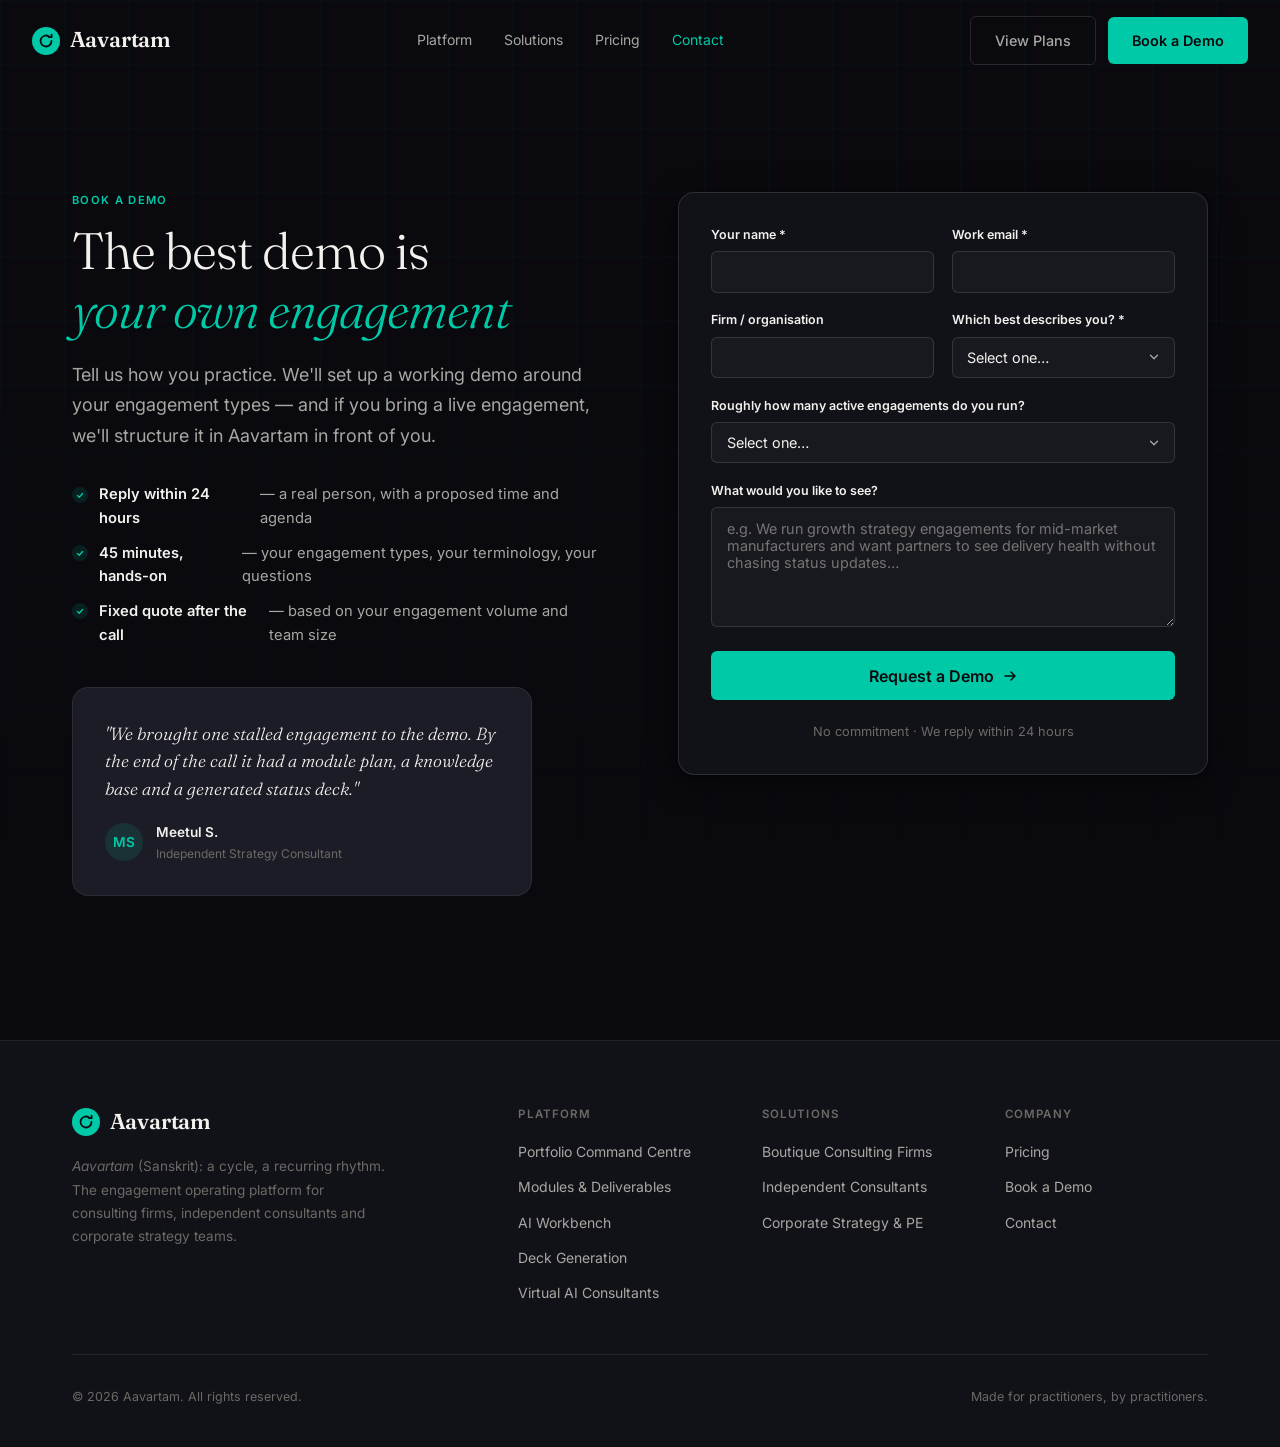
==== contact.html @ 1af46ba1 "Rebuild marketing site as multipage Aavartam website aligned with the product - Rebrand from Strateg" ====
<!DOCTYPE html>
<html lang="en">
<head>
  <meta charset="UTF-8">
  <meta name="viewport" content="width=device-width, initial-scale=1.0">
  <meta name="description" content="Book a demo of Aavartam — the engagement operating platform for consulting firms, independent consultants and corporate strategy teams. Reply within 24 hours.">
  <meta property="og:title" content="Book a Demo — Aavartam">
  <meta property="og:description" content="Tell us how you practice and we'll set up a working demo with your engagement types. Reply within 24 hours.">
  <meta property="og:type" content="website">
  <title>Book a Demo — Aavartam</title>

  <link rel="preconnect" href="https://fonts.googleapis.com">
  <link rel="preconnect" href="https://fonts.gstatic.com" crossorigin>
  <link href="https://fonts.googleapis.com/css2?family=Fraunces:ital,opsz,wght@0,9..144,300;0,9..144,400;0,9..144,600;0,9..144,700;1,9..144,300;1,9..144,400&family=Inter:wght@300;400;500;600&display=swap" rel="stylesheet">
  <link rel="stylesheet" href="assets/css/site.css">
</head>
<body>

<!-- NAVIGATION -->
<nav class="nav" id="nav">
  <a href="index.html" class="nav-logo">
    <div class="nav-logo-mark">
      <svg viewBox="0 0 16 16" fill="none"><path d="M13.5 8A5.5 5.5 0 1 1 11 3.4" stroke="currentColor" stroke-width="1.8" stroke-linecap="round"/><path d="M13.6 1.6v2.6H11" stroke="currentColor" stroke-width="1.8" stroke-linecap="round" stroke-linejoin="round"/></svg>
    </div>
    <span>Aavartam</span>
  </a>
  <div class="nav-links">
    <a href="platform.html">Platform</a>
    <a href="solutions.html">Solutions</a>
    <a href="pricing.html">Pricing</a>
    <a href="contact.html">Contact</a>
  </div>
  <div class="nav-actions">
    <a href="pricing.html" class="btn btn-ghost">View Plans</a>
    <a href="contact.html" class="btn btn-primary">Book a Demo</a>
  </div>
  <button class="nav-hamburger" id="hamburger" aria-label="Menu"><span></span><span></span><span></span></button>
</nav>

<nav class="mobile-nav" id="mobile-nav">
  <a href="platform.html">Platform</a>
  <a href="solutions.html">Solutions</a>
  <a href="pricing.html">Pricing</a>
  <a href="contact.html">Contact</a>
</nav>

<!-- PAGE HERO + FORM -->
<section class="page-hero" style="padding-bottom:0">
  <div class="container">
    <div class="split" style="align-items:flex-start;padding-top:0">
      <div class="split-copy">
        <span class="label">Book a Demo</span>
        <h1 class="display-lg" style="margin-top:0.75rem">The best demo is<br><em>your own engagement</em></h1>
        <p class="body-lg" style="margin-top:1.25rem">Tell us how you practice. We'll set up a working demo around your engagement types — and if you bring a live engagement, we'll structure it in Aavartam in front of you.</p>
        <ul class="split-list" style="margin-top:2rem">
          <li><strong>Reply within 24 hours</strong> — a real person, with a proposed time and agenda</li>
          <li><strong>45 minutes, hands-on</strong> — your engagement types, your terminology, your questions</li>
          <li><strong>Fixed quote after the call</strong> — based on your engagement volume and team size</li>
        </ul>
        <div class="quote-card" style="margin-top:2.5rem;max-width:460px">
          <blockquote>"We brought one stalled engagement to the demo. By the end of the call it had a module plan, a knowledge base and a generated status deck."</blockquote>
          <div class="who">
            <div class="avatar">MS</div>
            <div>
              <div class="who-name">Meetul S.</div>
              <div class="who-role">Independent Strategy Consultant</div>
            </div>
          </div>
        </div>
      </div>

      <div class="split-media" style="padding:2rem">
        <form name="demo-request" method="POST" data-netlify="true" netlify-honeypot="bot-field" action="/thanks.html" class="form-grid">
          <input type="hidden" name="form-name" value="demo-request">
          <p style="display:none"><label>Don't fill this out: <input name="bot-field"></label></p>

          <div class="form-row">
            <div class="form-field">
              <label for="f-name">Your name *</label>
              <input id="f-name" name="name" type="text" required autocomplete="name">
            </div>
            <div class="form-field">
              <label for="f-email">Work email *</label>
              <input id="f-email" name="email" type="email" required autocomplete="email">
            </div>
          </div>

          <div class="form-row">
            <div class="form-field">
              <label for="f-firm">Firm / organisation</label>
              <input id="f-firm" name="firm" type="text" autocomplete="organization">
            </div>
            <div class="form-field">
              <label for="f-segment">Which best describes you? *</label>
              <select id="f-segment" name="segment" required>
                <option value="" disabled selected>Select one…</option>
                <option>Boutique consulting firm</option>
                <option>Independent consultant</option>
                <option>Corporate strategy team</option>
                <option>PE / fund portfolio operations</option>
                <option>Accelerator / large programme</option>
                <option>Other</option>
              </select>
            </div>
          </div>

          <div class="form-field">
            <label for="f-volume">Roughly how many active engagements do you run?</label>
            <select id="f-volume" name="engagement_volume">
              <option value="" disabled selected>Select one…</option>
              <option>1–5</option>
              <option>6–15</option>
              <option>16–50</option>
              <option>50+</option>
            </select>
          </div>

          <div class="form-field">
            <label for="f-message">What would you like to see?</label>
            <textarea id="f-message" name="message" placeholder="e.g. We run growth strategy engagements for mid-market manufacturers and want partners to see delivery health without chasing status updates…"></textarea>
          </div>

          <button type="submit" class="btn btn-primary btn-lg" style="justify-content:center">
            Request a Demo
            <svg viewBox="0 0 16 16" fill="none"><path d="M3 8h10M9 4l4 4-4 4" stroke="currentColor" stroke-width="1.5" stroke-linecap="round" stroke-linejoin="round"/></svg>
          </button>
          <p class="hero-note" style="text-align:center;margin-top:0.25rem">No commitment · We reply within 24 hours</p>
        </form>
      </div>
    </div>
  </div>
</section>

<!-- FOOTER -->
<footer class="footer" style="margin-top:5rem">
  <div class="container">
    <div class="footer-grid">
      <div class="footer-brand">
        <a href="index.html" class="nav-logo">
          <div class="nav-logo-mark">
            <svg viewBox="0 0 16 16" fill="none"><path d="M13.5 8A5.5 5.5 0 1 1 11 3.4" stroke="currentColor" stroke-width="1.8" stroke-linecap="round"/><path d="M13.6 1.6v2.6H11" stroke="currentColor" stroke-width="1.8" stroke-linecap="round" stroke-linejoin="round"/></svg>
          </div>
          <span>Aavartam</span>
        </a>
        <p><em>Aavartam</em> (Sanskrit): a cycle, a recurring rhythm. The engagement operating platform for consulting firms, independent consultants and corporate strategy teams.</p>
      </div>
      <div class="footer-col">
        <h4>Platform</h4>
        <ul>
          <li><a href="platform.html#portfolio">Portfolio Command Centre</a></li>
          <li><a href="platform.html#modules">Modules &amp; Deliverables</a></li>
          <li><a href="platform.html#workbench">AI Workbench</a></li>
          <li><a href="platform.html#decks">Deck Generation</a></li>
          <li><a href="platform.html#virtual">Virtual AI Consultants</a></li>
        </ul>
      </div>
      <div class="footer-col">
        <h4>Solutions</h4>
        <ul>
          <li><a href="solutions.html#firms">Boutique Consulting Firms</a></li>
          <li><a href="solutions.html#independents">Independent Consultants</a></li>
          <li><a href="solutions.html#corporate">Corporate Strategy &amp; PE</a></li>
        </ul>
      </div>
      <div class="footer-col">
        <h4>Company</h4>
        <ul>
          <li><a href="pricing.html">Pricing</a></li>
          <li><a href="contact.html">Book a Demo</a></li>
          <li><a href="contact.html">Contact</a></li>
        </ul>
      </div>
    </div>
    <div class="footer-bottom">
      <span>© 2026 Aavartam. All rights reserved.</span>
      <span>Made for practitioners, by practitioners.</span>
    </div>
  </div>
</footer>

<button class="scroll-top" id="scroll-top" aria-label="Scroll to top">
  <svg viewBox="0 0 16 16" fill="none"><path d="M8 13V3M4 7l4-4 4 4" stroke="currentColor" stroke-width="1.5" stroke-linecap="round" stroke-linejoin="round"/></svg>
</button>

<script src="assets/js/site.js"></script>
</body>
</html>
---- assets/css/site.css ----
/* ============================================================
   AAVARTAM — SHARED DESIGN SYSTEM
   Dark, editorial, premium. Fraunces (display) + Inter (body).
============================================================ */
:root {
  --bg-base:       #09090E;
  --bg-surface:    #111118;
  --bg-elevated:   #18181F;
  --bg-card:       #1C1C26;
  --border:        rgba(255,255,255,0.07);
  --border-bright: rgba(255,255,255,0.12);

  --accent:        #00C9A7;
  --accent-dim:    rgba(0,201,167,0.12);
  --accent-glow:   rgba(0,201,167,0.25);

  --amber:         #F5A623;
  --amber-dim:     rgba(245,166,35,0.12);
  --red:           #F46A55;
  --red-dim:       rgba(244,106,85,0.12);
  --green:         #34D399;

  --text-primary:  #F2F1EE;
  --text-secondary:#A8A7A3;
  --text-muted:    #6B6A66;

  --font-display: 'Fraunces', Georgia, serif;
  --font-body:    'Inter', system-ui, sans-serif;

  --radius-sm:  6px;
  --radius-md:  10px;
  --radius-lg:  16px;
  --radius-xl:  24px;

  --shadow-card: 0 1px 3px rgba(0,0,0,0.4), 0 8px 32px rgba(0,0,0,0.3);
  --shadow-glow: 0 0 40px rgba(0,201,167,0.15);

  --transition: 0.22s cubic-bezier(0.4,0,0.2,1);

  --max-w: 1200px;
  --gutter: clamp(1rem, 4vw, 2rem);
}

/* ── Reset & base ── */
*, *::before, *::after { box-sizing: border-box; margin: 0; padding: 0; }
html { scroll-behavior: smooth; font-size: 16px; }
body {
  background: var(--bg-base);
  color: var(--text-primary);
  font-family: var(--font-body);
  font-weight: 400;
  line-height: 1.6;
  -webkit-font-smoothing: antialiased;
  overflow-x: hidden;
}
a { color: inherit; text-decoration: none; }
img { max-width: 100%; display: block; }
button { cursor: pointer; border: none; background: none; font-family: inherit; }
ul { list-style: none; }

.container { width: 100%; max-width: var(--max-w); margin: 0 auto; padding: 0 var(--gutter); }
.container-narrow { max-width: 880px; }

/* ── Typography ── */
.display-xl {
  font-family: var(--font-display);
  font-size: clamp(2.6rem, 6vw, 5rem);
  font-weight: 300;
  line-height: 1.08;
  letter-spacing: -0.02em;
}
.display-lg {
  font-family: var(--font-display);
  font-size: clamp(2rem, 4vw, 3.25rem);
  font-weight: 300;
  line-height: 1.15;
  letter-spacing: -0.02em;
}
.display-md {
  font-family: var(--font-display);
  font-size: clamp(1.5rem, 2.5vw, 2.1rem);
  font-weight: 400;
  line-height: 1.25;
}
.display-xl em, .display-lg em, .display-md em {
  font-style: italic;
  color: var(--accent);
}
.label {
  font-size: 0.7rem;
  font-weight: 600;
  letter-spacing: 0.12em;
  text-transform: uppercase;
  color: var(--accent);
}
.body-lg { font-size: 1.125rem; line-height: 1.7; color: var(--text-secondary); }
.body-md { font-size: 1rem; line-height: 1.65; color: var(--text-secondary); }
.body-sm { font-size: 0.875rem; line-height: 1.6; color: var(--text-secondary); }

/* ── Buttons ── */
.btn {
  display: inline-flex;
  align-items: center;
  gap: 0.5rem;
  padding: 0.75rem 1.5rem;
  border-radius: var(--radius-sm);
  font-size: 0.9rem;
  font-weight: 500;
  transition: var(--transition);
  white-space: nowrap;
}
.btn-primary { background: var(--accent); color: #09090E; font-weight: 600; }
.btn-primary:hover {
  background: #00e0ba;
  transform: translateY(-1px);
  box-shadow: 0 8px 24px var(--accent-glow);
}
.btn-ghost { background: transparent; color: var(--text-secondary); border: 1px solid var(--border-bright); }
.btn-ghost:hover { border-color: var(--accent); color: var(--text-primary); background: var(--accent-dim); }
.btn-lg { padding: 0.9rem 2rem; font-size: 1rem; }
.btn svg { width: 16px; height: 16px; flex-shrink: 0; }

/* ── Section scaffolding ── */
.section { padding: clamp(4rem, 9vw, 7.5rem) 0; }
.section-alt { background: var(--bg-surface); border-top: 1px solid var(--border); border-bottom: 1px solid var(--border); }
.section-header { margin-bottom: clamp(2.5rem, 5vw, 4rem); }
.section-header.centered { text-align: center; }
.section-header .label { margin-bottom: 1rem; display: block; }
.section-header .body-lg { margin-top: 1rem; max-width: 620px; }
.section-header.centered .body-lg { margin: 1rem auto 0; }

/* ── Navigation ── */
.nav {
  position: fixed;
  top: 0; left: 0; right: 0;
  z-index: 100;
  padding: 1rem var(--gutter);
  display: flex;
  align-items: center;
  justify-content: space-between;
  transition: background var(--transition), border-color var(--transition);
  border-bottom: 1px solid transparent;
}
.nav.scrolled {
  background: rgba(9,9,14,0.92);
  backdrop-filter: blur(16px);
  border-color: var(--border);
}
.nav-logo {
  display: flex;
  align-items: center;
  gap: 0.6rem;
  font-family: var(--font-display);
  font-size: 1.35rem;
  font-weight: 600;
  color: var(--text-primary);
  letter-spacing: -0.01em;
}
.nav-logo-mark {
  width: 28px; height: 28px;
  background: var(--accent);
  border-radius: 50%;
  display: flex; align-items: center; justify-content: center;
}
.nav-logo-mark svg { width: 16px; height: 16px; color: #09090E; }
.nav-links { display: flex; align-items: center; gap: 2rem; }
.nav-links a { font-size: 0.875rem; color: var(--text-secondary); transition: color var(--transition); }
.nav-links a:hover, .nav-links a.active { color: var(--text-primary); }
.nav-links a.active { color: var(--accent); }
.nav-actions { display: flex; align-items: center; gap: 0.75rem; }
.nav-hamburger { display: none; flex-direction: column; gap: 4px; padding: 4px; }
.nav-hamburger span { display: block; width: 20px; height: 2px; background: var(--text-secondary); border-radius: 2px; transition: var(--transition); }

@media (max-width: 820px) {
  .nav-links { display: none; }
  .nav-hamburger { display: flex; }
  .nav-actions .btn-ghost { display: none; }
}

.mobile-nav {
  display: none;
  position: fixed; inset: 0; z-index: 99;
  background: var(--bg-base);
  padding: 5.5rem var(--gutter) 2rem;
  flex-direction: column;
  gap: 1.4rem;
}
.mobile-nav.open { display: flex; }
.mobile-nav a {
  font-size: 1.4rem;
  font-family: var(--font-display);
  color: var(--text-primary);
  border-bottom: 1px solid var(--border);
  padding-bottom: 1.4rem;
}

/* ── Page hero (inner pages) ── */
.page-hero {
  padding: clamp(9rem, 16vw, 12rem) 0 clamp(3rem, 6vw, 5rem);
  position: relative;
  overflow: hidden;
}
.page-hero::before {
  content: '';
  position: absolute; inset: 0;
  background-image:
    linear-gradient(rgba(0,201,167,0.035) 1px, transparent 1px),
    linear-gradient(90deg, rgba(0,201,167,0.035) 1px, transparent 1px);
  background-size: 64px 64px;
  pointer-events: none;
  mask-image: linear-gradient(to bottom, black 30%, transparent 90%);
  -webkit-mask-image: linear-gradient(to bottom, black 30%, transparent 90%);
}
.page-hero .container { position: relative; }
.page-hero .body-lg { max-width: 660px; margin-top: 1.25rem; }

/* ── Home hero ── */
.hero {
  min-height: 92vh;
  display: flex;
  flex-direction: column;
  align-items: center;
  justify-content: center;
  padding: 9rem var(--gutter) 4rem;
  position: relative;
  overflow: hidden;
  text-align: center;
}
.hero::before {
  content: '';
  position: absolute; inset: 0;
  background-image:
    linear-gradient(rgba(0,201,167,0.04) 1px, transparent 1px),
    linear-gradient(90deg, rgba(0,201,167,0.04) 1px, transparent 1px);
  background-size: 64px 64px;
  pointer-events: none;
}
.hero::after {
  content: '';
  position: absolute;
  top: 8%; left: 50%;
  transform: translateX(-50%);
  width: 900px; height: 600px;
  background: radial-gradient(ellipse, rgba(0,201,167,0.08) 0%, transparent 65%);
  pointer-events: none;
}
.hero > * { position: relative; z-index: 1; }
.hero-eyebrow {
  display: inline-flex;
  align-items: center;
  gap: 0.5rem;
  padding: 0.3rem 0.85rem;
  background: var(--accent-dim);
  border: 1px solid rgba(0,201,167,0.2);
  border-radius: 100px;
  font-size: 0.8rem;
  color: var(--accent);
  margin-bottom: 2rem;
}
.hero-eyebrow-dot {
  width: 6px; height: 6px;
  background: var(--accent);
  border-radius: 50%;
  animation: pulse-dot 2.2s ease-in-out infinite;
}
@keyframes pulse-dot {
  0%, 100% { opacity: 1; transform: scale(1); }
  50% { opacity: 0.4; transform: scale(0.8); }
}
.hero-sub {
  font-size: clamp(1.05rem, 1.6vw, 1.25rem);
  line-height: 1.7;
  color: var(--text-secondary);
  max-width: 680px;
  margin: 1.75rem auto 2.5rem;
}
.hero-cta { display: flex; gap: 1rem; justify-content: center; flex-wrap: wrap; }
.hero-note { margin-top: 1.25rem; font-size: 0.8rem; color: var(--text-muted); }

/* ── Product mock (CSS-drawn dashboard) ── */
.mock-window {
  margin: 4rem auto 0;
  max-width: 980px;
  width: 100%;
  background: var(--bg-surface);
  border: 1px solid var(--border-bright);
  border-radius: var(--radius-lg);
  box-shadow: var(--shadow-card), var(--shadow-glow);
  overflow: hidden;
  text-align: left;
  font-size: 0.8rem;
}
.mock-titlebar {
  display: flex;
  align-items: center;
  gap: 0.45rem;
  padding: 0.7rem 1rem;
  border-bottom: 1px solid var(--border);
  background: var(--bg-elevated);
}
.mock-titlebar .dot { width: 10px; height: 10px; border-radius: 50%; background: var(--border-bright); }
.mock-titlebar .dot:nth-child(1) { background: #FF5F57; }
.mock-titlebar .dot:nth-child(2) { background: #FEBC2E; }
.mock-titlebar .dot:nth-child(3) { background: #28C840; }
.mock-titlebar .mock-url {
  margin-left: 1rem;
  flex: 1;
  background: var(--bg-base);
  border: 1px solid var(--border);
  border-radius: 6px;
  padding: 0.25rem 0.75rem;
  color: var(--text-muted);
  font-size: 0.72rem;
}
.mock-body { padding: 1.4rem; display: grid; gap: 1.1rem; }
.mock-kpis { display: grid; grid-template-columns: repeat(4, 1fr); gap: 0.9rem; }
.mock-kpi {
  background: var(--bg-card);
  border: 1px solid var(--border);
  border-radius: var(--radius-md);
  padding: 0.85rem 1rem;
}
.mock-kpi .k { font-size: 0.62rem; text-transform: uppercase; letter-spacing: 0.08em; color: var(--text-muted); }
.mock-kpi .v { font-family: var(--font-display); font-size: 1.35rem; color: var(--text-primary); margin-top: 0.15rem; }
.mock-kpi .v.accent { color: var(--accent); }
.mock-table {
  background: var(--bg-card);
  border: 1px solid var(--border);
  border-radius: var(--radius-md);
  overflow: hidden;
}
.mock-row {
  display: grid;
  grid-template-columns: 2fr 1.3fr 1fr 1.4fr;
  gap: 1rem;
  align-items: center;
  padding: 0.7rem 1rem;
  border-bottom: 1px solid var(--border);
}
.mock-row:last-child { border-bottom: none; }
.mock-row.head { background: var(--bg-elevated); color: var(--text-muted); font-size: 0.62rem; text-transform: uppercase; letter-spacing: 0.08em; }
.mock-row .co { color: var(--text-primary); font-weight: 500; }
.mock-row .ty { color: var(--text-secondary); }
.health {
  display: inline-flex;
  align-items: center;
  gap: 0.4rem;
  font-size: 0.72rem;
  font-weight: 500;
}
.health::before { content: ''; width: 7px; height: 7px; border-radius: 50%; background: currentColor; }
.health.ok { color: var(--green); }
.health.warn { color: var(--amber); }
.health.risk { color: var(--red); }
.mock-bar { height: 6px; background: var(--bg-elevated); border-radius: 100px; overflow: hidden; }
.mock-bar i { display: block; height: 100%; border-radius: 100px; background: var(--accent); }
.mock-bar.amber i { background: var(--amber); }
.mock-bar.red i { background: var(--red); }

@media (max-width: 720px) {
  .mock-kpis { grid-template-columns: repeat(2, 1fr); }
  .mock-row { grid-template-columns: 1.6fr 1fr 1fr; }
  .mock-row .ty { display: none; }
}

/* ── Card grids ── */
.grid-2 { display: grid; grid-template-columns: repeat(2, 1fr); gap: 1.5rem; }
.grid-3 { display: grid; grid-template-columns: repeat(3, 1fr); gap: 1.5rem; }
.grid-4 { display: grid; grid-template-columns: repeat(4, 1fr); gap: 1.25rem; }
@media (max-width: 980px) { .grid-3, .grid-4 { grid-template-columns: repeat(2, 1fr); } }
@media (max-width: 640px) { .grid-2, .grid-3, .grid-4 { grid-template-columns: 1fr; } }

.card {
  background: var(--bg-card);
  border: 1px solid var(--border);
  border-radius: var(--radius-lg);
  padding: 1.75rem;
  transition: var(--transition);
}
.card:hover { border-color: var(--border-bright); transform: translateY(-2px); }
.card h3 { font-size: 1.05rem; font-weight: 600; margin-bottom: 0.6rem; color: var(--text-primary); }
.card p { font-size: 0.9rem; line-height: 1.65; color: var(--text-secondary); }
.card-icon {
  width: 40px; height: 40px;
  border-radius: var(--radius-md);
  background: var(--accent-dim);
  display: flex; align-items: center; justify-content: center;
  margin-bottom: 1.1rem;
}
.card-icon svg { width: 20px; height: 20px; color: var(--accent); }
.card-icon.amber { background: var(--amber-dim); }
.card-icon.amber svg { color: var(--amber); }

.tag-row { display: flex; flex-wrap: wrap; gap: 0.4rem; margin-top: 1rem; }
.tag {
  font-size: 0.68rem;
  font-weight: 500;
  padding: 0.22rem 0.6rem;
  border-radius: 100px;
  background: var(--bg-elevated);
  border: 1px solid var(--border);
  color: var(--text-secondary);
}

/* ── Steps ── */
.steps { display: grid; grid-template-columns: repeat(3, 1fr); gap: 1.5rem; }
@media (max-width: 900px) { .steps { grid-template-columns: 1fr; } }
.step-card {
  background: var(--bg-card);
  border: 1px solid var(--border);
  border-radius: var(--radius-lg);
  padding: 2rem 1.75rem;
}
.step-num {
  font-family: var(--font-display);
  font-size: 2.4rem;
  font-weight: 300;
  color: var(--accent);
  line-height: 1;
  margin-bottom: 1.1rem;
}
.step-card h3 { font-size: 1.05rem; font-weight: 600; margin-bottom: 0.6rem; }
.step-card p { font-size: 0.9rem; color: var(--text-secondary); }

/* ── Feature split rows (platform page) ── */
.split {
  display: grid;
  grid-template-columns: 1fr 1fr;
  gap: clamp(2rem, 6vw, 5rem);
  align-items: center;
  padding: clamp(2.5rem, 5vw, 4rem) 0;
}
.split + .split { border-top: 1px solid var(--border); }
.split.flip .split-media { order: 2; }
@media (max-width: 880px) {
  .split { grid-template-columns: 1fr; }
  .split.flip .split-media { order: 0; }
}
.split-copy h2 { margin: 0.75rem 0 1rem; }
.split-copy .label { display: block; }
.split-copy p { color: var(--text-secondary); line-height: 1.7; }
.split-list { margin-top: 1.4rem; display: grid; gap: 0.7rem; }
.split-list li {
  display: flex;
  gap: 0.7rem;
  align-items: flex-start;
  font-size: 0.92rem;
  color: var(--text-secondary);
}
.split-list li::before {
  content: '';
  flex-shrink: 0;
  width: 16px; height: 16px;
  margin-top: 0.2rem;
  border-radius: 50%;
  background: var(--accent-dim) url("data:image/svg+xml,%3Csvg xmlns='http://www.w3.org/2000/svg' viewBox='0 0 16 16' fill='none'%3E%3Cpath d='M4.5 8.5l2.5 2.5 4.5-5' stroke='%2300C9A7' stroke-width='1.8' stroke-linecap='round' stroke-linejoin='round'/%3E%3C/svg%3E") center/12px no-repeat;
}
.split-list li strong { color: var(--text-primary); font-weight: 600; }
.split-media {
  background: var(--bg-surface);
  border: 1px solid var(--border-bright);
  border-radius: var(--radius-lg);
  padding: 1.4rem;
  box-shadow: var(--shadow-card);
  font-size: 0.8rem;
}

/* Mini-mocks used inside split-media */
.mini-panel {
  background: var(--bg-card);
  border: 1px solid var(--border);
  border-radius: var(--radius-md);
  padding: 1rem;
}
.mini-panel + .mini-panel { margin-top: 0.8rem; }
.mini-panel .ph {
  display: flex; justify-content: space-between; align-items: center;
  font-weight: 600; color: var(--text-primary); font-size: 0.82rem;
  margin-bottom: 0.6rem;
}
.badge {
  font-size: 0.62rem;
  font-weight: 600;
  padding: 0.18rem 0.55rem;
  border-radius: 100px;
  text-transform: uppercase;
  letter-spacing: 0.05em;
}
.badge.ok { background: rgba(52,211,153,0.12); color: var(--green); }
.badge.warn { background: var(--amber-dim); color: var(--amber); }
.badge.risk { background: var(--red-dim); color: var(--red); }
.badge.neutral { background: var(--bg-elevated); color: var(--text-muted); }
.badge.accent { background: var(--accent-dim); color: var(--accent); }

.tree-row {
  display: flex; align-items: center; gap: 0.6rem;
  padding: 0.42rem 0;
  color: var(--text-secondary);
  font-size: 0.78rem;
}
.tree-row .branch { color: var(--text-muted); font-family: monospace; }
.tree-row .dotc { width: 7px; height: 7px; border-radius: 50%; flex-shrink: 0; }
.tree-row .dotc.g { background: var(--green); }
.tree-row .dotc.a { background: var(--amber); }
.tree-row .dotc.n { background: var(--text-muted); }
.tree-row .grow { flex: 1; }
.tree-row .pct { color: var(--text-muted); font-size: 0.7rem; }

.chat-bubble {
  background: var(--bg-elevated);
  border: 1px solid var(--border);
  border-radius: var(--radius-md);
  padding: 0.7rem 0.9rem;
  font-size: 0.78rem;
  color: var(--text-secondary);
  margin-top: 0.7rem;
}
.chat-bubble.user {
  background: var(--accent-dim);
  border-color: rgba(0,201,167,0.2);
  color: var(--text-primary);
}
.chat-bubble .who {
  font-size: 0.62rem; text-transform: uppercase; letter-spacing: 0.08em;
  color: var(--text-muted); margin-bottom: 0.25rem;
}

/* ── Quote / testimonial ── */
.quote-card {
  background: var(--bg-card);
  border: 1px solid var(--border);
  border-radius: var(--radius-lg);
  padding: 2rem;
  display: flex;
  flex-direction: column;
  gap: 1.25rem;
}
.quote-card blockquote {
  font-family: var(--font-display);
  font-size: 1.1rem;
  font-weight: 300;
  font-style: italic;
  line-height: 1.55;
  color: var(--text-primary);
}
.quote-card .who { display: flex; align-items: center; gap: 0.8rem; margin-top: auto; }
.quote-card .avatar {
  width: 38px; height: 38px;
  border-radius: 50%;
  background: var(--accent-dim);
  color: var(--accent);
  display: flex; align-items: center; justify-content: center;
  font-weight: 600;
  font-size: 0.85rem;
}
.quote-card .who-name { font-size: 0.85rem; font-weight: 600; color: var(--text-primary); }
.quote-card .who-role { font-size: 0.75rem; color: var(--text-muted); }

/* ── Big stat band ── */
.stat-band { display: grid; grid-template-columns: repeat(4, 1fr); gap: 1.5rem; text-align: center; }
@media (max-width: 880px) { .stat-band { grid-template-columns: repeat(2, 1fr); } }
.stat-band .big {
  font-family: var(--font-display);
  font-size: clamp(2.4rem, 5vw, 3.6rem);
  font-weight: 300;
  color: var(--accent);
  line-height: 1.1;
}
.stat-band .cap { font-size: 0.85rem; color: var(--text-secondary); margin-top: 0.4rem; }

/* ── Pricing ── */
.tiers { display: grid; grid-template-columns: repeat(3, 1fr); gap: 1.5rem; align-items: stretch; }
@media (max-width: 980px) { .tiers { grid-template-columns: 1fr; max-width: 480px; margin: 0 auto; } }
.tier {
  background: var(--bg-card);
  border: 1px solid var(--border);
  border-radius: var(--radius-lg);
  padding: 2.25rem 2rem;
  display: flex;
  flex-direction: column;
  position: relative;
}
.tier.featured {
  border-color: rgba(0,201,167,0.4);
  box-shadow: var(--shadow-glow);
}
.tier .flag {
  position: absolute;
  top: -12px; left: 50%;
  transform: translateX(-50%);
  background: var(--accent);
  color: #09090E;
  font-size: 0.65rem;
  font-weight: 700;
  letter-spacing: 0.08em;
  text-transform: uppercase;
  padding: 0.25rem 0.85rem;
  border-radius: 100px;
}
.tier .tier-name { font-family: var(--font-display); font-size: 1.5rem; font-weight: 400; }
.tier .tier-for { font-size: 0.85rem; color: var(--text-muted); margin: 0.35rem 0 1.5rem; }
.tier .tier-price { font-size: 1.05rem; font-weight: 600; color: var(--accent); margin-bottom: 1.5rem; }
.tier ul { display: grid; gap: 0.65rem; margin-bottom: 2rem; }
.tier ul li {
  display: flex; gap: 0.6rem; align-items: flex-start;
  font-size: 0.875rem; color: var(--text-secondary);
}
.tier ul li::before {
  content: '✓';
  color: var(--accent);
  font-weight: 700;
  flex-shrink: 0;
}
.tier .btn { margin-top: auto; justify-content: center; }

/* ── Comparison table ── */
.compare { width: 100%; border-collapse: collapse; font-size: 0.875rem; }
.compare th, .compare td { padding: 0.85rem 1rem; text-align: left; border-bottom: 1px solid var(--border); }
.compare th { color: var(--text-primary); font-weight: 600; font-size: 0.8rem; }
.compare td { color: var(--text-secondary); }
.compare td.c, .compare th.c { text-align: center; }
.compare .yes { color: var(--accent); font-weight: 700; }
.compare .no { color: var(--text-muted); }
.compare-wrap { overflow-x: auto; border: 1px solid var(--border); border-radius: var(--radius-lg); background: var(--bg-card); }
.compare-wrap .compare th { background: var(--bg-elevated); }

/* ── FAQ ── */
.faq-item { border-bottom: 1px solid var(--border); }
.faq-q {
  width: 100%;
  display: flex;
  justify-content: space-between;
  align-items: center;
  gap: 1.5rem;
  padding: 1.4rem 0;
  text-align: left;
  font-size: 1rem;
  font-weight: 500;
  color: var(--text-primary);
}
.faq-q .chev { transition: var(--transition); color: var(--text-muted); flex-shrink: 0; }
.faq-item.open .faq-q .chev { transform: rotate(180deg); color: var(--accent); }
.faq-a {
  max-height: 0;
  overflow: hidden;
  transition: max-height 0.3s ease;
  color: var(--text-secondary);
  font-size: 0.92rem;
  line-height: 1.7;
}
.faq-item.open .faq-a { max-height: 400px; }
.faq-a-inner { padding: 0 0 1.4rem; max-width: 720px; }

/* ── CTA band ── */
.cta-band {
  position: relative;
  text-align: center;
  padding: clamp(4.5rem, 9vw, 7rem) var(--gutter);
  overflow: hidden;
  border-top: 1px solid var(--border);
}
.cta-band::before {
  content: '';
  position: absolute;
  top: -40%; left: 50%;
  transform: translateX(-50%);
  width: 800px; height: 500px;
  background: radial-gradient(ellipse, rgba(0,201,167,0.1) 0%, transparent 65%);
  pointer-events: none;
}
.cta-band > * { position: relative; }
.cta-band .hero-cta { margin-top: 2.25rem; }

/* ── Forms ── */
.form-grid { display: grid; gap: 1.1rem; }
.form-row { display: grid; grid-template-columns: 1fr 1fr; gap: 1.1rem; }
@media (max-width: 640px) { .form-row { grid-template-columns: 1fr; } }
.form-field label {
  display: block;
  font-size: 0.78rem;
  font-weight: 600;
  margin-bottom: 0.4rem;
  color: var(--text-primary);
}
.form-field input, .form-field select, .form-field textarea {
  width: 100%;
  background: var(--bg-elevated);
  border: 1px solid var(--border-bright);
  border-radius: var(--radius-sm);
  padding: 0.7rem 0.9rem;
  color: var(--text-primary);
  font-family: var(--font-body);
  font-size: 0.9rem;
  transition: var(--transition);
}
.form-field input:focus, .form-field select:focus, .form-field textarea:focus {
  outline: none;
  border-color: var(--accent);
  box-shadow: 0 0 0 3px var(--accent-dim);
}
.form-field textarea { resize: vertical; min-height: 120px; }
.form-field select { appearance: none; background-image: url("data:image/svg+xml,%3Csvg xmlns='http://www.w3.org/2000/svg' viewBox='0 0 16 16' fill='none'%3E%3Cpath d='M4 6l4 4 4-4' stroke='%23A8A7A3' stroke-width='1.5' stroke-linecap='round' stroke-linejoin='round'/%3E%3C/svg%3E"); background-repeat: no-repeat; background-position: right 0.8rem center; background-size: 14px; }

/* ── Footer ── */
.footer {
  border-top: 1px solid var(--border);
  background: var(--bg-surface);
  padding: 4rem 0 2.5rem;
}
.footer-grid {
  display: grid;
  grid-template-columns: 2fr 1fr 1fr 1fr;
  gap: 2.5rem;
  margin-bottom: 3rem;
}
@media (max-width: 880px) { .footer-grid { grid-template-columns: 1fr 1fr; } }
@media (max-width: 540px) { .footer-grid { grid-template-columns: 1fr; } }
.footer-brand .nav-logo { margin-bottom: 1rem; }
.footer-brand p { font-size: 0.85rem; color: var(--text-muted); max-width: 320px; line-height: 1.7; }
.footer-col h4 {
  font-size: 0.72rem;
  font-weight: 600;
  text-transform: uppercase;
  letter-spacing: 0.1em;
  color: var(--text-muted);
  margin-bottom: 1rem;
}
.footer-col ul { display: grid; gap: 0.6rem; }
.footer-col a { font-size: 0.875rem; color: var(--text-secondary); transition: color var(--transition); }
.footer-col a:hover { color: var(--accent); }
.footer-bottom {
  border-top: 1px solid var(--border);
  padding-top: 2rem;
  display: flex;
  justify-content: space-between;
  align-items: center;
  flex-wrap: wrap;
  gap: 1rem;
  font-size: 0.78rem;
  color: var(--text-muted);
}

/* ── Reveal animations ── */
.reveal {
  opacity: 0;
  transform: translateY(24px);
  transition: opacity 0.7s ease, transform 0.7s ease;
}
.reveal.visible { opacity: 1; transform: none; }
.reveal-delay-1 { transition-delay: 0.1s; }
.reveal-delay-2 { transition-delay: 0.2s; }
.reveal-delay-3 { transition-delay: 0.3s; }

@media (prefers-reduced-motion: reduce) {
  html { scroll-behavior: auto; }
  .reveal { opacity: 1; transform: none; transition: none; }
}

/* ── Scroll-to-top ── */
.scroll-top {
  position: fixed;
  bottom: 1.5rem; right: 1.5rem;
  z-index: 90;
  width: 42px; height: 42px;
  border-radius: 50%;
  background: var(--bg-card);
  border: 1px solid var(--border-bright);
  display: flex; align-items: center; justify-content: center;
  opacity: 0;
  transform: translateY(10px);
  transition: var(--transition);
  pointer-events: none;
}
.scroll-top.visible { opacity: 1; transform: none; pointer-events: auto; }
.scroll-top:hover { background: var(--accent); border-color: var(--accent); }
.scroll-top:hover svg { color: #09090E; }
.scroll-top svg { width: 16px; height: 16px; color: var(--text-secondary); }
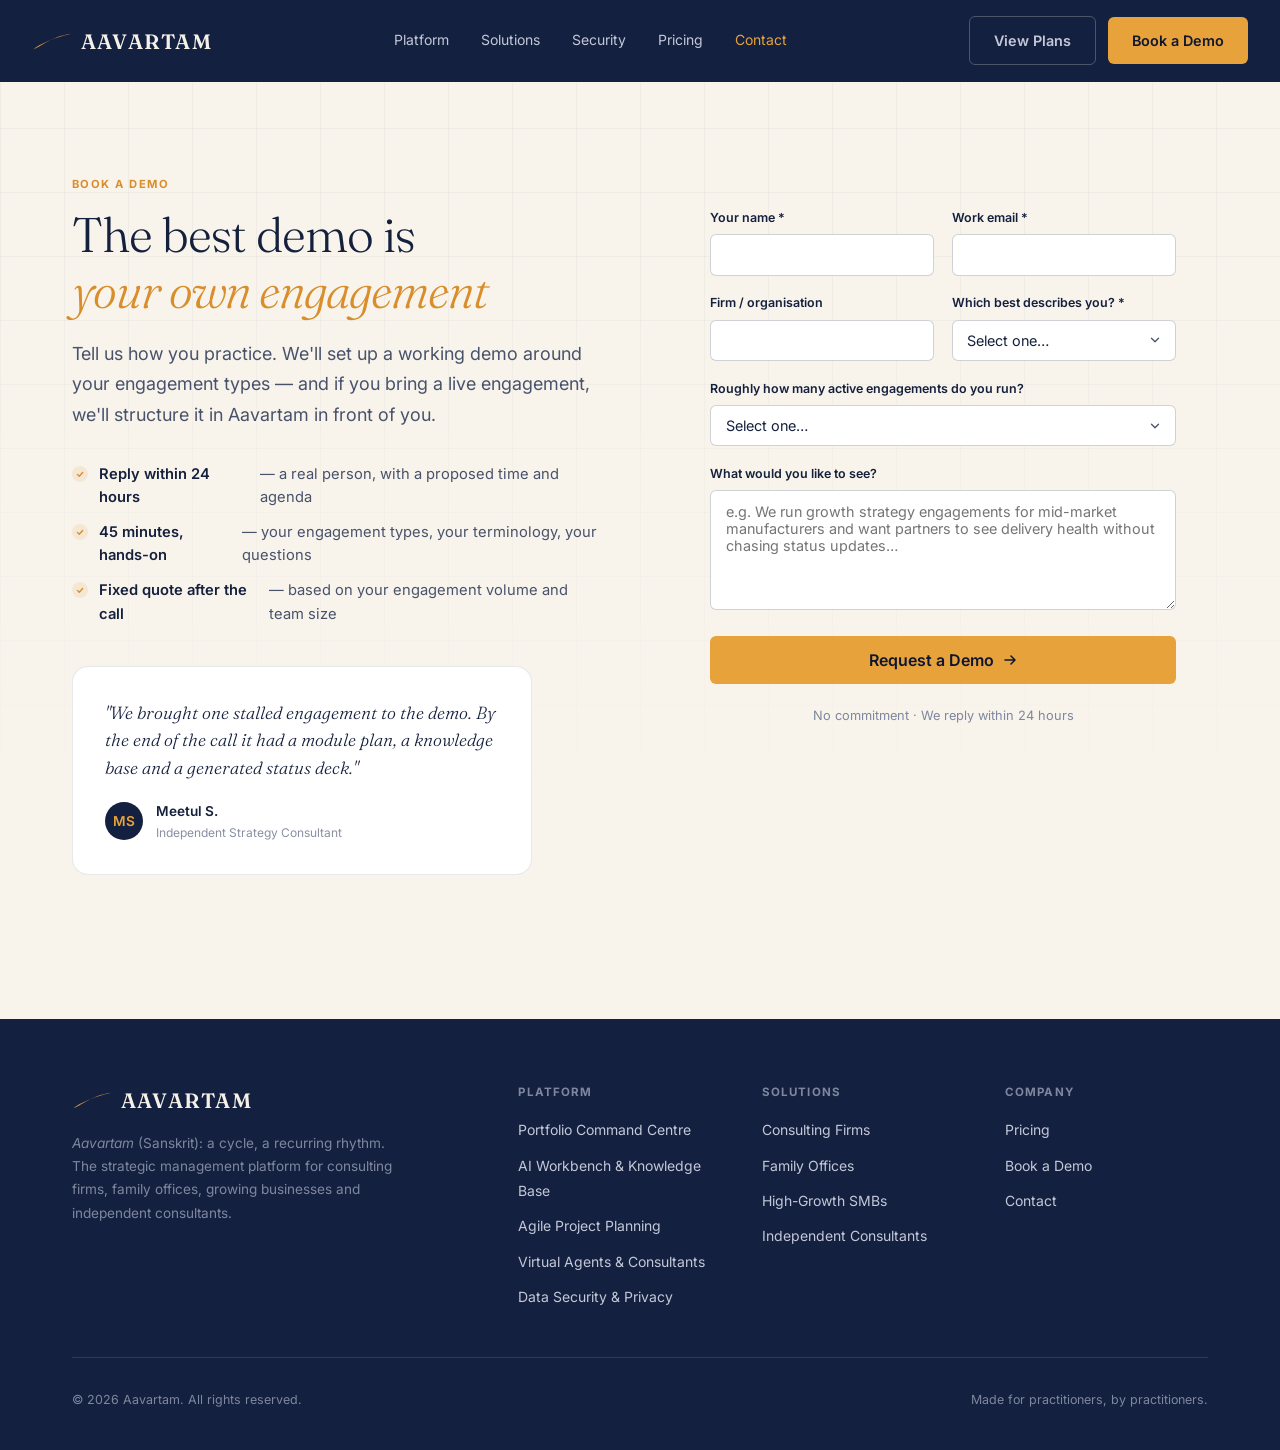
==== commit b1a53364: "Rebrand site to Aavartam navy/gold identity with real product screens - New brand theme from the Aav" ====
--- a/contact.html
+++ b/contact.html
@@ -18,15 +18,16 @@
 
 <!-- NAVIGATION -->
 <nav class="nav" id="nav">
-  <a href="index.html" class="nav-logo">
-    <div class="nav-logo-mark">
-      <svg viewBox="0 0 16 16" fill="none"><path d="M13.5 8A5.5 5.5 0 1 1 11 3.4" stroke="currentColor" stroke-width="1.8" stroke-linecap="round"/><path d="M13.6 1.6v2.6H11" stroke="currentColor" stroke-width="1.8" stroke-linecap="round" stroke-linejoin="round"/></svg>
-    </div>
-    <span>Aavartam</span>
+  <a href="index.html" class="nav-logo" aria-label="Aavartam home">
+    <svg class="logo-swoosh" viewBox="0 0 64 30" fill="none" aria-hidden="true">
+      <path d="M1.5 28.5 C 14 25, 30 8, 62.5 3.5 C 36 9.5, 14 19.5, 1.5 28.5 Z" fill="#E8A23B"/>
+    </svg>
+    <span class="logo-word">AAVARTAM</span>
   </a>
   <div class="nav-links">
     <a href="platform.html">Platform</a>
     <a href="solutions.html">Solutions</a>
+    <a href="security.html">Security</a>
     <a href="pricing.html">Pricing</a>
     <a href="contact.html">Contact</a>
   </div>
@@ -40,6 +41,7 @@
 <nav class="mobile-nav" id="mobile-nav">
   <a href="platform.html">Platform</a>
   <a href="solutions.html">Solutions</a>
+  <a href="security.html">Security</a>
   <a href="pricing.html">Pricing</a>
   <a href="contact.html">Contact</a>
 </nav>
@@ -94,11 +96,11 @@
               <label for="f-segment">Which best describes you? *</label>
               <select id="f-segment" name="segment" required>
                 <option value="" disabled selected>Select one…</option>
-                <option>Boutique consulting firm</option>
+                <option>Consulting firm</option>
+                <option>Family office</option>
+                <option>High-growth SMB</option>
                 <option>Independent consultant</option>
-                <option>Corporate strategy team</option>
-                <option>PE / fund portfolio operations</option>
-                <option>Accelerator / large programme</option>
+                <option>Corporate strategy / PE team</option>
                 <option>Other</option>
               </select>
             </div>
@@ -136,30 +138,31 @@
   <div class="container">
     <div class="footer-grid">
       <div class="footer-brand">
-        <a href="index.html" class="nav-logo">
-          <div class="nav-logo-mark">
-            <svg viewBox="0 0 16 16" fill="none"><path d="M13.5 8A5.5 5.5 0 1 1 11 3.4" stroke="currentColor" stroke-width="1.8" stroke-linecap="round"/><path d="M13.6 1.6v2.6H11" stroke="currentColor" stroke-width="1.8" stroke-linecap="round" stroke-linejoin="round"/></svg>
-          </div>
-          <span>Aavartam</span>
-        </a>
-        <p><em>Aavartam</em> (Sanskrit): a cycle, a recurring rhythm. The engagement operating platform for consulting firms, independent consultants and corporate strategy teams.</p>
+        <a href="index.html" class="nav-logo" aria-label="Aavartam home">
+    <svg class="logo-swoosh" viewBox="0 0 64 30" fill="none" aria-hidden="true">
+      <path d="M1.5 28.5 C 14 25, 30 8, 62.5 3.5 C 36 9.5, 14 19.5, 1.5 28.5 Z" fill="#E8A23B"/>
+    </svg>
+    <span class="logo-word">AAVARTAM</span>
+  </a>
+        <p><em>Aavartam</em> (Sanskrit): a cycle, a recurring rhythm. The strategic management platform for consulting firms, family offices, growing businesses and independent consultants.</p>
       </div>
       <div class="footer-col">
         <h4>Platform</h4>
         <ul>
           <li><a href="platform.html#portfolio">Portfolio Command Centre</a></li>
-          <li><a href="platform.html#modules">Modules &amp; Deliverables</a></li>
-          <li><a href="platform.html#workbench">AI Workbench</a></li>
-          <li><a href="platform.html#decks">Deck Generation</a></li>
-          <li><a href="platform.html#virtual">Virtual AI Consultants</a></li>
+          <li><a href="platform.html#workbench">AI Workbench &amp; Knowledge Base</a></li>
+          <li><a href="platform.html#planner">Agile Project Planning</a></li>
+          <li><a href="platform.html#virtual">Virtual Agents &amp; Consultants</a></li>
+          <li><a href="security.html">Data Security &amp; Privacy</a></li>
         </ul>
       </div>
       <div class="footer-col">
         <h4>Solutions</h4>
         <ul>
-          <li><a href="solutions.html#firms">Boutique Consulting Firms</a></li>
+          <li><a href="solutions.html#firms">Consulting Firms</a></li>
+          <li><a href="solutions.html#family-offices">Family Offices</a></li>
+          <li><a href="solutions.html#smb">High-Growth SMBs</a></li>
           <li><a href="solutions.html#independents">Independent Consultants</a></li>
-          <li><a href="solutions.html#corporate">Corporate Strategy &amp; PE</a></li>
         </ul>
       </div>
       <div class="footer-col">
--- a/assets/css/site.css
+++ b/assets/css/site.css
@@ -1,28 +1,43 @@
 /* ============================================================
    AAVARTAM — SHARED DESIGN SYSTEM
-   Dark, editorial, premium. Fraunces (display) + Inter (body).
+   Brand: deep navy + warm cream + gold swoosh (per logo).
+   Editorial, premium, trustworthy. Fraunces (display) + Inter (body).
 ============================================================ */
 :root {
-  --bg-base:       #09090E;
-  --bg-surface:    #111118;
-  --bg-elevated:   #18181F;
-  --bg-card:       #1C1C26;
-  --border:        rgba(255,255,255,0.07);
-  --border-bright: rgba(255,255,255,0.12);
-
-  --accent:        #00C9A7;
-  --accent-dim:    rgba(0,201,167,0.12);
-  --accent-glow:   rgba(0,201,167,0.25);
-
-  --amber:         #F5A623;
-  --amber-dim:     rgba(245,166,35,0.12);
-  --red:           #F46A55;
-  --red-dim:       rgba(244,106,85,0.12);
-  --green:         #34D399;
-
-  --text-primary:  #F2F1EE;
-  --text-secondary:#A8A7A3;
-  --text-muted:    #6B6A66;
+  /* Brand palette — from the Aavartam logo */
+  --navy:          #14203F;   /* logo background navy */
+  --navy-deep:     #0D1730;
+  --navy-soft:     #1E2C52;
+  --gold:          #E8A23B;   /* swoosh gold */
+  --gold-deep:     #D98E2B;
+  --gold-dim:      rgba(217,142,43,0.12);
+  --gold-glow:     rgba(232,162,59,0.30);
+
+  /* Light surfaces */
+  --bg-base:       #F8F4EC;   /* warm cream */
+  --bg-surface:    #FFFFFF;
+  --bg-elevated:   #F1EAE0;
+  --bg-card:       #FFFFFF;
+  --border:        rgba(20,32,63,0.10);
+  --border-bright: rgba(20,32,63,0.20);
+
+  /* Text on light */
+  --text-primary:  #15203D;
+  --text-secondary:#48526B;
+  --text-muted:    #8A90A2;
+
+  /* Text on navy */
+  --cream:         #F6F1E7;
+  --cream-soft:    #C3C8D8;
+  --cream-muted:   #7E879F;
+  --border-navy:   rgba(246,241,231,0.12);
+
+  --red:           #D95B45;
+  --red-dim:       rgba(217,91,69,0.12);
+  --green:         #2E9E6B;
+  --green-dim:     rgba(46,158,107,0.12);
+  --amber:         #E8A23B;
+  --amber-dim:     rgba(232,162,59,0.14);
 
   --font-display: 'Fraunces', Georgia, serif;
   --font-body:    'Inter', system-ui, sans-serif;
@@ -32,8 +47,9 @@
   --radius-lg:  16px;
   --radius-xl:  24px;
 
-  --shadow-card: 0 1px 3px rgba(0,0,0,0.4), 0 8px 32px rgba(0,0,0,0.3);
-  --shadow-glow: 0 0 40px rgba(0,201,167,0.15);
+  --shadow-card: 0 1px 3px rgba(20,32,63,0.08), 0 10px 32px rgba(20,32,63,0.10);
+  --shadow-deep: 0 2px 6px rgba(13,23,48,0.35), 0 18px 48px rgba(13,23,48,0.35);
+  --shadow-glow: 0 0 44px rgba(232,162,59,0.18);
 
   --transition: 0.22s cubic-bezier(0.4,0,0.2,1);
 
@@ -64,38 +80,48 @@
 /* ── Typography ── */
 .display-xl {
   font-family: var(--font-display);
-  font-size: clamp(2.6rem, 6vw, 5rem);
+  font-size: clamp(2.5rem, 5.6vw, 4.6rem);
   font-weight: 300;
-  line-height: 1.08;
+  line-height: 1.1;
   letter-spacing: -0.02em;
 }
 .display-lg {
   font-family: var(--font-display);
-  font-size: clamp(2rem, 4vw, 3.25rem);
+  font-size: clamp(1.9rem, 3.8vw, 3.1rem);
   font-weight: 300;
-  line-height: 1.15;
+  line-height: 1.16;
   letter-spacing: -0.02em;
 }
 .display-md {
   font-family: var(--font-display);
-  font-size: clamp(1.5rem, 2.5vw, 2.1rem);
+  font-size: clamp(1.45rem, 2.4vw, 2rem);
   font-weight: 400;
   line-height: 1.25;
 }
 .display-xl em, .display-lg em, .display-md em {
   font-style: italic;
-  color: var(--accent);
+  color: var(--gold-deep);
 }
 .label {
   font-size: 0.7rem;
-  font-weight: 600;
-  letter-spacing: 0.12em;
+  font-weight: 700;
+  letter-spacing: 0.13em;
   text-transform: uppercase;
-  color: var(--accent);
+  color: var(--gold-deep);
 }
 .body-lg { font-size: 1.125rem; line-height: 1.7; color: var(--text-secondary); }
 .body-md { font-size: 1rem; line-height: 1.65; color: var(--text-secondary); }
 .body-sm { font-size: 0.875rem; line-height: 1.6; color: var(--text-secondary); }
+
+/* ── Navy sections ── */
+.section-navy {
+  background: var(--navy);
+  color: var(--cream);
+}
+.section-navy .display-lg, .section-navy .display-xl, .section-navy .display-md { color: var(--cream); }
+.section-navy .display-lg em, .section-navy .display-xl em, .section-navy .display-md em { color: var(--gold); }
+.section-navy .label { color: var(--gold); }
+.section-navy .body-lg, .section-navy .body-md, .section-navy .body-sm { color: var(--cream-soft); }
 
 /* ── Buttons ── */
 .btn {
@@ -105,29 +131,51 @@
   padding: 0.75rem 1.5rem;
   border-radius: var(--radius-sm);
   font-size: 0.9rem;
-  font-weight: 500;
+  font-weight: 600;
   transition: var(--transition);
   white-space: nowrap;
 }
-.btn-primary { background: var(--accent); color: #09090E; font-weight: 600; }
+.btn-primary { background: var(--gold); color: var(--navy-deep); }
 .btn-primary:hover {
-  background: #00e0ba;
+  background: #F2B255;
   transform: translateY(-1px);
-  box-shadow: 0 8px 24px var(--accent-glow);
-}
+  box-shadow: 0 8px 24px var(--gold-glow);
+}
+.btn-navy { background: var(--navy); color: var(--cream); }
+.btn-navy:hover { background: var(--navy-soft); transform: translateY(-1px); box-shadow: 0 8px 24px rgba(20,32,63,0.3); }
 .btn-ghost { background: transparent; color: var(--text-secondary); border: 1px solid var(--border-bright); }
-.btn-ghost:hover { border-color: var(--accent); color: var(--text-primary); background: var(--accent-dim); }
+.btn-ghost:hover { border-color: var(--gold-deep); color: var(--text-primary); background: var(--gold-dim); }
+.section-navy .btn-ghost, .hero .btn-ghost, .footer .btn-ghost, .nav .btn-ghost {
+  color: var(--cream-soft); border-color: rgba(246,241,231,0.25);
+}
+.nav .btn-ghost:hover { border-color: var(--gold); color: var(--cream); background: rgba(232,162,59,0.1); }
+.section-navy .btn-ghost:hover, .hero .btn-ghost:hover { border-color: var(--gold); color: var(--cream); background: rgba(232,162,59,0.10); }
 .btn-lg { padding: 0.9rem 2rem; font-size: 1rem; }
 .btn svg { width: 16px; height: 16px; flex-shrink: 0; }
 
 /* ── Section scaffolding ── */
-.section { padding: clamp(4rem, 9vw, 7.5rem) 0; }
+.section { padding: clamp(4rem, 9vw, 7rem) 0; }
 .section-alt { background: var(--bg-surface); border-top: 1px solid var(--border); border-bottom: 1px solid var(--border); }
 .section-header { margin-bottom: clamp(2.5rem, 5vw, 4rem); }
 .section-header.centered { text-align: center; }
 .section-header .label { margin-bottom: 1rem; display: block; }
-.section-header .body-lg { margin-top: 1rem; max-width: 620px; }
+.section-header .body-lg { margin-top: 1rem; max-width: 640px; }
 .section-header.centered .body-lg { margin: 1rem auto 0; }
+
+/* ── Logo ── */
+.nav-logo {
+  display: flex;
+  align-items: center;
+  gap: 0.55rem;
+  font-family: var(--font-display);
+  font-size: 1.3rem;
+  font-weight: 600;
+  letter-spacing: 0.06em;
+  color: var(--cream);
+}
+.nav-logo .logo-swoosh { width: 40px; height: 22px; flex-shrink: 0; }
+.nav-logo .logo-word { transform: translateY(1px); }
+.logo-on-light { color: var(--navy); }
 
 /* ── Navigation ── */
 .nav {
@@ -138,40 +186,23 @@
   display: flex;
   align-items: center;
   justify-content: space-between;
-  transition: background var(--transition), border-color var(--transition);
+  background: var(--navy);
   border-bottom: 1px solid transparent;
+  transition: box-shadow var(--transition);
 }
 .nav.scrolled {
-  background: rgba(9,9,14,0.92);
-  backdrop-filter: blur(16px);
-  border-color: var(--border);
-}
-.nav-logo {
-  display: flex;
-  align-items: center;
-  gap: 0.6rem;
-  font-family: var(--font-display);
-  font-size: 1.35rem;
-  font-weight: 600;
-  color: var(--text-primary);
-  letter-spacing: -0.01em;
-}
-.nav-logo-mark {
-  width: 28px; height: 28px;
-  background: var(--accent);
-  border-radius: 50%;
-  display: flex; align-items: center; justify-content: center;
-}
-.nav-logo-mark svg { width: 16px; height: 16px; color: #09090E; }
+  box-shadow: 0 8px 32px rgba(13,23,48,0.35);
+  border-color: var(--border-navy);
+}
 .nav-links { display: flex; align-items: center; gap: 2rem; }
-.nav-links a { font-size: 0.875rem; color: var(--text-secondary); transition: color var(--transition); }
-.nav-links a:hover, .nav-links a.active { color: var(--text-primary); }
-.nav-links a.active { color: var(--accent); }
+.nav-links a { font-size: 0.875rem; color: var(--cream-soft); transition: color var(--transition); }
+.nav-links a:hover { color: var(--cream); }
+.nav-links a.active { color: var(--gold); }
 .nav-actions { display: flex; align-items: center; gap: 0.75rem; }
 .nav-hamburger { display: none; flex-direction: column; gap: 4px; padding: 4px; }
-.nav-hamburger span { display: block; width: 20px; height: 2px; background: var(--text-secondary); border-radius: 2px; transition: var(--transition); }
-
-@media (max-width: 820px) {
+.nav-hamburger span { display: block; width: 20px; height: 2px; background: var(--cream-soft); border-radius: 2px; }
+
+@media (max-width: 880px) {
   .nav-links { display: none; }
   .nav-hamburger { display: flex; }
   .nav-actions .btn-ghost { display: none; }
@@ -180,7 +211,7 @@
 .mobile-nav {
   display: none;
   position: fixed; inset: 0; z-index: 99;
-  background: var(--bg-base);
+  background: var(--navy);
   padding: 5.5rem var(--gutter) 2rem;
   flex-direction: column;
   gap: 1.4rem;
@@ -189,14 +220,81 @@
 .mobile-nav a {
   font-size: 1.4rem;
   font-family: var(--font-display);
-  color: var(--text-primary);
-  border-bottom: 1px solid var(--border);
+  color: var(--cream);
+  border-bottom: 1px solid var(--border-navy);
   padding-bottom: 1.4rem;
 }
 
-/* ── Page hero (inner pages) ── */
+/* ── Home hero (navy) ── */
+.hero {
+  background: var(--navy);
+  color: var(--cream);
+  display: flex;
+  flex-direction: column;
+  align-items: center;
+  padding: 9.5rem var(--gutter) 5rem;
+  position: relative;
+  overflow: hidden;
+  text-align: center;
+}
+.hero::before {
+  content: '';
+  position: absolute; inset: 0;
+  background-image:
+    linear-gradient(rgba(232,162,59,0.05) 1px, transparent 1px),
+    linear-gradient(90deg, rgba(232,162,59,0.05) 1px, transparent 1px);
+  background-size: 64px 64px;
+  pointer-events: none;
+  mask-image: linear-gradient(to bottom, black 20%, transparent 95%);
+  -webkit-mask-image: linear-gradient(to bottom, black 20%, transparent 95%);
+}
+.hero::after {
+  content: '';
+  position: absolute;
+  top: 0; left: 50%;
+  transform: translateX(-50%);
+  width: 1000px; height: 640px;
+  background: radial-gradient(ellipse, rgba(232,162,59,0.12) 0%, transparent 65%);
+  pointer-events: none;
+}
+.hero > * { position: relative; z-index: 1; }
+.hero .display-xl { color: var(--cream); }
+.hero .display-xl em { color: var(--gold); }
+.hero-eyebrow {
+  display: inline-flex;
+  align-items: center;
+  gap: 0.5rem;
+  padding: 0.3rem 0.9rem;
+  background: rgba(232,162,59,0.12);
+  border: 1px solid rgba(232,162,59,0.3);
+  border-radius: 100px;
+  font-size: 0.8rem;
+  color: var(--gold);
+  margin-bottom: 2rem;
+}
+.hero-eyebrow-dot {
+  width: 6px; height: 6px;
+  background: var(--gold);
+  border-radius: 50%;
+  animation: pulse-dot 2.2s ease-in-out infinite;
+}
+@keyframes pulse-dot {
+  0%, 100% { opacity: 1; transform: scale(1); }
+  50% { opacity: 0.4; transform: scale(0.8); }
+}
+.hero-sub {
+  font-size: clamp(1.05rem, 1.6vw, 1.22rem);
+  line-height: 1.7;
+  color: var(--cream-soft);
+  max-width: 700px;
+  margin: 1.75rem auto 2.5rem;
+}
+.hero-cta { display: flex; gap: 1rem; justify-content: center; flex-wrap: wrap; }
+.hero-note { margin-top: 1.25rem; font-size: 0.8rem; color: var(--cream-muted); }
+
+/* ── Page hero (inner pages, light) ── */
 .page-hero {
-  padding: clamp(9rem, 16vw, 12rem) 0 clamp(3rem, 6vw, 5rem);
+  padding: clamp(8.5rem, 15vw, 11rem) 0 clamp(3rem, 6vw, 4.5rem);
   position: relative;
   overflow: hidden;
 }
@@ -204,163 +302,53 @@
   content: '';
   position: absolute; inset: 0;
   background-image:
-    linear-gradient(rgba(0,201,167,0.035) 1px, transparent 1px),
-    linear-gradient(90deg, rgba(0,201,167,0.035) 1px, transparent 1px);
+    linear-gradient(rgba(20,32,63,0.035) 1px, transparent 1px),
+    linear-gradient(90deg, rgba(20,32,63,0.035) 1px, transparent 1px);
   background-size: 64px 64px;
   pointer-events: none;
   mask-image: linear-gradient(to bottom, black 30%, transparent 90%);
   -webkit-mask-image: linear-gradient(to bottom, black 30%, transparent 90%);
 }
 .page-hero .container { position: relative; }
-.page-hero .body-lg { max-width: 660px; margin-top: 1.25rem; }
-
-/* ── Home hero ── */
-.hero {
-  min-height: 92vh;
-  display: flex;
-  flex-direction: column;
-  align-items: center;
-  justify-content: center;
-  padding: 9rem var(--gutter) 4rem;
-  position: relative;
+.page-hero .body-lg { max-width: 680px; margin-top: 1.25rem; }
+
+/* ── Product screenshots ── */
+.shot {
+  border-radius: var(--radius-lg);
   overflow: hidden;
-  text-align: center;
-}
-.hero::before {
-  content: '';
-  position: absolute; inset: 0;
-  background-image:
-    linear-gradient(rgba(0,201,167,0.04) 1px, transparent 1px),
-    linear-gradient(90deg, rgba(0,201,167,0.04) 1px, transparent 1px);
-  background-size: 64px 64px;
-  pointer-events: none;
-}
-.hero::after {
-  content: '';
-  position: absolute;
-  top: 8%; left: 50%;
-  transform: translateX(-50%);
-  width: 900px; height: 600px;
-  background: radial-gradient(ellipse, rgba(0,201,167,0.08) 0%, transparent 65%);
-  pointer-events: none;
-}
-.hero > * { position: relative; z-index: 1; }
-.hero-eyebrow {
-  display: inline-flex;
-  align-items: center;
-  gap: 0.5rem;
-  padding: 0.3rem 0.85rem;
-  background: var(--accent-dim);
-  border: 1px solid rgba(0,201,167,0.2);
-  border-radius: 100px;
-  font-size: 0.8rem;
-  color: var(--accent);
-  margin-bottom: 2rem;
-}
-.hero-eyebrow-dot {
-  width: 6px; height: 6px;
-  background: var(--accent);
-  border-radius: 50%;
-  animation: pulse-dot 2.2s ease-in-out infinite;
-}
-@keyframes pulse-dot {
-  0%, 100% { opacity: 1; transform: scale(1); }
-  50% { opacity: 0.4; transform: scale(0.8); }
-}
-.hero-sub {
-  font-size: clamp(1.05rem, 1.6vw, 1.25rem);
-  line-height: 1.7;
-  color: var(--text-secondary);
-  max-width: 680px;
-  margin: 1.75rem auto 2.5rem;
-}
-.hero-cta { display: flex; gap: 1rem; justify-content: center; flex-wrap: wrap; }
-.hero-note { margin-top: 1.25rem; font-size: 0.8rem; color: var(--text-muted); }
-
-/* ── Product mock (CSS-drawn dashboard) ── */
-.mock-window {
+  border: 1px solid var(--border-bright);
+  box-shadow: var(--shadow-card);
+  background: var(--bg-surface);
+}
+.shot img { width: 100%; display: block; }
+.shot-bar {
+  display: flex;
+  align-items: center;
+  gap: 0.45rem;
+  padding: 0.65rem 1rem;
+  background: var(--navy-deep);
+  border-bottom: 1px solid var(--border-navy);
+}
+.shot-bar .dot { width: 9px; height: 9px; border-radius: 50%; }
+.shot-bar .dot:nth-child(1) { background: #FF5F57; }
+.shot-bar .dot:nth-child(2) { background: #FEBC2E; }
+.shot-bar .dot:nth-child(3) { background: #28C840; }
+.shot-bar .shot-url {
+  margin-left: 0.8rem;
+  flex: 1;
+  background: rgba(246,241,231,0.07);
+  border: 1px solid var(--border-navy);
+  border-radius: 6px;
+  padding: 0.2rem 0.75rem;
+  color: var(--cream-muted);
+  font-size: 0.72rem;
+  text-align: left;
+}
+.hero .shot {
   margin: 4rem auto 0;
-  max-width: 980px;
-  width: 100%;
-  background: var(--bg-surface);
-  border: 1px solid var(--border-bright);
-  border-radius: var(--radius-lg);
-  box-shadow: var(--shadow-card), var(--shadow-glow);
-  overflow: hidden;
-  text-align: left;
-  font-size: 0.8rem;
-}
-.mock-titlebar {
-  display: flex;
-  align-items: center;
-  gap: 0.45rem;
-  padding: 0.7rem 1rem;
-  border-bottom: 1px solid var(--border);
-  background: var(--bg-elevated);
-}
-.mock-titlebar .dot { width: 10px; height: 10px; border-radius: 50%; background: var(--border-bright); }
-.mock-titlebar .dot:nth-child(1) { background: #FF5F57; }
-.mock-titlebar .dot:nth-child(2) { background: #FEBC2E; }
-.mock-titlebar .dot:nth-child(3) { background: #28C840; }
-.mock-titlebar .mock-url {
-  margin-left: 1rem;
-  flex: 1;
-  background: var(--bg-base);
-  border: 1px solid var(--border);
-  border-radius: 6px;
-  padding: 0.25rem 0.75rem;
-  color: var(--text-muted);
-  font-size: 0.72rem;
-}
-.mock-body { padding: 1.4rem; display: grid; gap: 1.1rem; }
-.mock-kpis { display: grid; grid-template-columns: repeat(4, 1fr); gap: 0.9rem; }
-.mock-kpi {
-  background: var(--bg-card);
-  border: 1px solid var(--border);
-  border-radius: var(--radius-md);
-  padding: 0.85rem 1rem;
-}
-.mock-kpi .k { font-size: 0.62rem; text-transform: uppercase; letter-spacing: 0.08em; color: var(--text-muted); }
-.mock-kpi .v { font-family: var(--font-display); font-size: 1.35rem; color: var(--text-primary); margin-top: 0.15rem; }
-.mock-kpi .v.accent { color: var(--accent); }
-.mock-table {
-  background: var(--bg-card);
-  border: 1px solid var(--border);
-  border-radius: var(--radius-md);
-  overflow: hidden;
-}
-.mock-row {
-  display: grid;
-  grid-template-columns: 2fr 1.3fr 1fr 1.4fr;
-  gap: 1rem;
-  align-items: center;
-  padding: 0.7rem 1rem;
-  border-bottom: 1px solid var(--border);
-}
-.mock-row:last-child { border-bottom: none; }
-.mock-row.head { background: var(--bg-elevated); color: var(--text-muted); font-size: 0.62rem; text-transform: uppercase; letter-spacing: 0.08em; }
-.mock-row .co { color: var(--text-primary); font-weight: 500; }
-.mock-row .ty { color: var(--text-secondary); }
-.health {
-  display: inline-flex;
-  align-items: center;
-  gap: 0.4rem;
-  font-size: 0.72rem;
-  font-weight: 500;
-}
-.health::before { content: ''; width: 7px; height: 7px; border-radius: 50%; background: currentColor; }
-.health.ok { color: var(--green); }
-.health.warn { color: var(--amber); }
-.health.risk { color: var(--red); }
-.mock-bar { height: 6px; background: var(--bg-elevated); border-radius: 100px; overflow: hidden; }
-.mock-bar i { display: block; height: 100%; border-radius: 100px; background: var(--accent); }
-.mock-bar.amber i { background: var(--amber); }
-.mock-bar.red i { background: var(--red); }
-
-@media (max-width: 720px) {
-  .mock-kpis { grid-template-columns: repeat(2, 1fr); }
-  .mock-row { grid-template-columns: 1.6fr 1fr 1fr; }
-  .mock-row .ty { display: none; }
+  max-width: 1020px;
+  border-color: rgba(246,241,231,0.18);
+  box-shadow: var(--shadow-deep), var(--shadow-glow);
 }
 
 /* ── Card grids ── */
@@ -376,31 +364,61 @@
   border-radius: var(--radius-lg);
   padding: 1.75rem;
   transition: var(--transition);
-}
-.card:hover { border-color: var(--border-bright); transform: translateY(-2px); }
+  box-shadow: 0 1px 2px rgba(20,32,63,0.05);
+}
+.card:hover { border-color: var(--border-bright); transform: translateY(-2px); box-shadow: var(--shadow-card); }
 .card h3 { font-size: 1.05rem; font-weight: 600; margin-bottom: 0.6rem; color: var(--text-primary); }
 .card p { font-size: 0.9rem; line-height: 1.65; color: var(--text-secondary); }
 .card-icon {
   width: 40px; height: 40px;
   border-radius: var(--radius-md);
-  background: var(--accent-dim);
+  background: var(--gold-dim);
   display: flex; align-items: center; justify-content: center;
   margin-bottom: 1.1rem;
 }
-.card-icon svg { width: 20px; height: 20px; color: var(--accent); }
-.card-icon.amber { background: var(--amber-dim); }
-.card-icon.amber svg { color: var(--amber); }
+.card-icon svg { width: 20px; height: 20px; color: var(--gold-deep); }
+.card-icon.navy { background: rgba(20,32,63,0.08); }
+.card-icon.navy svg { color: var(--navy); }
+
+.section-navy .card { background: var(--navy-soft); border-color: var(--border-navy); box-shadow: none; }
+.section-navy .card h3 { color: var(--cream); }
+.section-navy .card p { color: var(--cream-soft); }
+.section-navy .card-icon { background: rgba(232,162,59,0.15); }
+.section-navy .card-icon svg { color: var(--gold); }
 
 .tag-row { display: flex; flex-wrap: wrap; gap: 0.4rem; margin-top: 1rem; }
 .tag {
   font-size: 0.68rem;
-  font-weight: 500;
+  font-weight: 600;
   padding: 0.22rem 0.6rem;
   border-radius: 100px;
   background: var(--bg-elevated);
   border: 1px solid var(--border);
   color: var(--text-secondary);
 }
+.section-navy .tag { background: rgba(246,241,231,0.08); border-color: var(--border-navy); color: var(--cream-soft); }
+
+/* ── Pillars (what we do) ── */
+.pillar {
+  background: var(--bg-card);
+  border: 1px solid var(--border);
+  border-top: 3px solid var(--gold);
+  border-radius: var(--radius-lg);
+  padding: 2rem 1.75rem;
+}
+.pillar .pillar-num {
+  font-family: var(--font-display);
+  font-size: 0.85rem;
+  font-weight: 600;
+  letter-spacing: 0.1em;
+  color: var(--gold-deep);
+  margin-bottom: 0.9rem;
+}
+.pillar h3 { font-family: var(--font-display); font-size: 1.35rem; font-weight: 500; margin-bottom: 0.7rem; }
+.pillar p { font-size: 0.92rem; color: var(--text-secondary); }
+.pillar ul { margin-top: 1rem; display: grid; gap: 0.45rem; }
+.pillar ul li { font-size: 0.85rem; color: var(--text-secondary); display: flex; gap: 0.5rem; }
+.pillar ul li::before { content: '—'; color: var(--gold); flex-shrink: 0; }
 
 /* ── Steps ── */
 .steps { display: grid; grid-template-columns: repeat(3, 1fr); gap: 1.5rem; }
@@ -415,14 +433,14 @@
   font-family: var(--font-display);
   font-size: 2.4rem;
   font-weight: 300;
-  color: var(--accent);
+  color: var(--gold-deep);
   line-height: 1;
   margin-bottom: 1.1rem;
 }
 .step-card h3 { font-size: 1.05rem; font-weight: 600; margin-bottom: 0.6rem; }
 .step-card p { font-size: 0.9rem; color: var(--text-secondary); }
 
-/* ── Feature split rows (platform page) ── */
+/* ── Feature split rows ── */
 .split {
   display: grid;
   grid-template-columns: 1fr 1fr;
@@ -453,77 +471,10 @@
   width: 16px; height: 16px;
   margin-top: 0.2rem;
   border-radius: 50%;
-  background: var(--accent-dim) url("data:image/svg+xml,%3Csvg xmlns='http://www.w3.org/2000/svg' viewBox='0 0 16 16' fill='none'%3E%3Cpath d='M4.5 8.5l2.5 2.5 4.5-5' stroke='%2300C9A7' stroke-width='1.8' stroke-linecap='round' stroke-linejoin='round'/%3E%3C/svg%3E") center/12px no-repeat;
+  background: var(--gold-dim) url("data:image/svg+xml,%3Csvg xmlns='http://www.w3.org/2000/svg' viewBox='0 0 16 16' fill='none'%3E%3Cpath d='M4.5 8.5l2.5 2.5 4.5-5' stroke='%23D98E2B' stroke-width='1.8' stroke-linecap='round' stroke-linejoin='round'/%3E%3C/svg%3E") center/12px no-repeat;
 }
 .split-list li strong { color: var(--text-primary); font-weight: 600; }
-.split-media {
-  background: var(--bg-surface);
-  border: 1px solid var(--border-bright);
-  border-radius: var(--radius-lg);
-  padding: 1.4rem;
-  box-shadow: var(--shadow-card);
-  font-size: 0.8rem;
-}
-
-/* Mini-mocks used inside split-media */
-.mini-panel {
-  background: var(--bg-card);
-  border: 1px solid var(--border);
-  border-radius: var(--radius-md);
-  padding: 1rem;
-}
-.mini-panel + .mini-panel { margin-top: 0.8rem; }
-.mini-panel .ph {
-  display: flex; justify-content: space-between; align-items: center;
-  font-weight: 600; color: var(--text-primary); font-size: 0.82rem;
-  margin-bottom: 0.6rem;
-}
-.badge {
-  font-size: 0.62rem;
-  font-weight: 600;
-  padding: 0.18rem 0.55rem;
-  border-radius: 100px;
-  text-transform: uppercase;
-  letter-spacing: 0.05em;
-}
-.badge.ok { background: rgba(52,211,153,0.12); color: var(--green); }
-.badge.warn { background: var(--amber-dim); color: var(--amber); }
-.badge.risk { background: var(--red-dim); color: var(--red); }
-.badge.neutral { background: var(--bg-elevated); color: var(--text-muted); }
-.badge.accent { background: var(--accent-dim); color: var(--accent); }
-
-.tree-row {
-  display: flex; align-items: center; gap: 0.6rem;
-  padding: 0.42rem 0;
-  color: var(--text-secondary);
-  font-size: 0.78rem;
-}
-.tree-row .branch { color: var(--text-muted); font-family: monospace; }
-.tree-row .dotc { width: 7px; height: 7px; border-radius: 50%; flex-shrink: 0; }
-.tree-row .dotc.g { background: var(--green); }
-.tree-row .dotc.a { background: var(--amber); }
-.tree-row .dotc.n { background: var(--text-muted); }
-.tree-row .grow { flex: 1; }
-.tree-row .pct { color: var(--text-muted); font-size: 0.7rem; }
-
-.chat-bubble {
-  background: var(--bg-elevated);
-  border: 1px solid var(--border);
-  border-radius: var(--radius-md);
-  padding: 0.7rem 0.9rem;
-  font-size: 0.78rem;
-  color: var(--text-secondary);
-  margin-top: 0.7rem;
-}
-.chat-bubble.user {
-  background: var(--accent-dim);
-  border-color: rgba(0,201,167,0.2);
-  color: var(--text-primary);
-}
-.chat-bubble .who {
-  font-size: 0.62rem; text-transform: uppercase; letter-spacing: 0.08em;
-  color: var(--text-muted); margin-bottom: 0.25rem;
-}
+.split-media { min-width: 0; }
 
 /* ── Quote / testimonial ── */
 .quote-card {
@@ -547,8 +498,8 @@
 .quote-card .avatar {
   width: 38px; height: 38px;
   border-radius: 50%;
-  background: var(--accent-dim);
-  color: var(--accent);
+  background: var(--navy);
+  color: var(--gold);
   display: flex; align-items: center; justify-content: center;
   font-weight: 600;
   font-size: 0.85rem;
@@ -563,10 +514,25 @@
   font-family: var(--font-display);
   font-size: clamp(2.4rem, 5vw, 3.6rem);
   font-weight: 300;
-  color: var(--accent);
+  color: var(--gold-deep);
   line-height: 1.1;
 }
+.section-navy .stat-band .big { color: var(--gold); }
 .stat-band .cap { font-size: 0.85rem; color: var(--text-secondary); margin-top: 0.4rem; }
+.section-navy .stat-band .cap { color: var(--cream-soft); }
+
+/* ── Agent chips ── */
+.agent-grid { display: grid; grid-template-columns: repeat(4, 1fr); gap: 1rem; }
+@media (max-width: 980px) { .agent-grid { grid-template-columns: repeat(2, 1fr); } }
+@media (max-width: 560px) { .agent-grid { grid-template-columns: 1fr; } }
+.agent-chip {
+  background: var(--navy-soft);
+  border: 1px solid var(--border-navy);
+  border-radius: var(--radius-md);
+  padding: 1.1rem 1.2rem;
+}
+.agent-chip h4 { font-size: 0.92rem; font-weight: 600; color: var(--cream); margin-bottom: 0.3rem; }
+.agent-chip p { font-size: 0.78rem; color: var(--cream-soft); line-height: 1.55; }
 
 /* ── Pricing ── */
 .tiers { display: grid; grid-template-columns: repeat(3, 1fr); gap: 1.5rem; align-items: stretch; }
@@ -579,17 +545,18 @@
   display: flex;
   flex-direction: column;
   position: relative;
+  box-shadow: 0 1px 2px rgba(20,32,63,0.05);
 }
 .tier.featured {
-  border-color: rgba(0,201,167,0.4);
-  box-shadow: var(--shadow-glow);
+  border-color: var(--gold);
+  box-shadow: var(--shadow-glow), var(--shadow-card);
 }
 .tier .flag {
   position: absolute;
   top: -12px; left: 50%;
   transform: translateX(-50%);
-  background: var(--accent);
-  color: #09090E;
+  background: var(--gold);
+  color: var(--navy-deep);
   font-size: 0.65rem;
   font-weight: 700;
   letter-spacing: 0.08em;
@@ -597,9 +564,9 @@
   padding: 0.25rem 0.85rem;
   border-radius: 100px;
 }
-.tier .tier-name { font-family: var(--font-display); font-size: 1.5rem; font-weight: 400; }
+.tier .tier-name { font-family: var(--font-display); font-size: 1.5rem; font-weight: 500; }
 .tier .tier-for { font-size: 0.85rem; color: var(--text-muted); margin: 0.35rem 0 1.5rem; }
-.tier .tier-price { font-size: 1.05rem; font-weight: 600; color: var(--accent); margin-bottom: 1.5rem; }
+.tier .tier-price { font-size: 1rem; font-weight: 600; color: var(--gold-deep); margin-bottom: 1.5rem; }
 .tier ul { display: grid; gap: 0.65rem; margin-bottom: 2rem; }
 .tier ul li {
   display: flex; gap: 0.6rem; align-items: flex-start;
@@ -607,7 +574,7 @@
 }
 .tier ul li::before {
   content: '✓';
-  color: var(--accent);
+  color: var(--gold-deep);
   font-weight: 700;
   flex-shrink: 0;
 }
@@ -619,7 +586,7 @@
 .compare th { color: var(--text-primary); font-weight: 600; font-size: 0.8rem; }
 .compare td { color: var(--text-secondary); }
 .compare td.c, .compare th.c { text-align: center; }
-.compare .yes { color: var(--accent); font-weight: 700; }
+.compare .yes { color: var(--gold-deep); font-weight: 700; }
 .compare .no { color: var(--text-muted); }
 .compare-wrap { overflow-x: auto; border: 1px solid var(--border); border-radius: var(--radius-lg); background: var(--bg-card); }
 .compare-wrap .compare th { background: var(--bg-elevated); }
@@ -635,11 +602,11 @@
   padding: 1.4rem 0;
   text-align: left;
   font-size: 1rem;
-  font-weight: 500;
+  font-weight: 600;
   color: var(--text-primary);
 }
 .faq-q .chev { transition: var(--transition); color: var(--text-muted); flex-shrink: 0; }
-.faq-item.open .faq-q .chev { transform: rotate(180deg); color: var(--accent); }
+.faq-item.open .faq-q .chev { transform: rotate(180deg); color: var(--gold-deep); }
 .faq-a {
   max-height: 0;
   overflow: hidden;
@@ -648,8 +615,30 @@
   font-size: 0.92rem;
   line-height: 1.7;
 }
-.faq-item.open .faq-a { max-height: 400px; }
+.faq-item.open .faq-a { max-height: 460px; }
 .faq-a-inner { padding: 0 0 1.4rem; max-width: 720px; }
+
+/* ── Security page checklist ── */
+.sec-list { display: grid; gap: 0.9rem; }
+.sec-item {
+  display: flex;
+  gap: 0.9rem;
+  align-items: flex-start;
+  background: var(--bg-card);
+  border: 1px solid var(--border);
+  border-radius: var(--radius-md);
+  padding: 1.1rem 1.25rem;
+}
+.sec-item .sec-ic {
+  width: 30px; height: 30px;
+  flex-shrink: 0;
+  border-radius: 50%;
+  background: var(--green-dim);
+  display: flex; align-items: center; justify-content: center;
+}
+.sec-item .sec-ic svg { width: 15px; height: 15px; color: var(--green); }
+.sec-item h4 { font-size: 0.95rem; font-weight: 600; margin-bottom: 0.2rem; }
+.sec-item p { font-size: 0.86rem; color: var(--text-secondary); line-height: 1.6; }
 
 /* ── CTA band ── */
 .cta-band {
@@ -657,19 +646,27 @@
   text-align: center;
   padding: clamp(4.5rem, 9vw, 7rem) var(--gutter);
   overflow: hidden;
-  border-top: 1px solid var(--border);
-}
+  background: var(--navy);
+  color: var(--cream);
+}
+.cta-band .display-lg { color: var(--cream); }
+.cta-band .display-lg em { color: var(--gold); }
+.cta-band .label { color: var(--gold); }
+.cta-band .body-lg { color: var(--cream-soft); }
 .cta-band::before {
   content: '';
   position: absolute;
   top: -40%; left: 50%;
   transform: translateX(-50%);
   width: 800px; height: 500px;
-  background: radial-gradient(ellipse, rgba(0,201,167,0.1) 0%, transparent 65%);
+  background: radial-gradient(ellipse, rgba(232,162,59,0.14) 0%, transparent 65%);
   pointer-events: none;
 }
 .cta-band > * { position: relative; }
 .cta-band .hero-cta { margin-top: 2.25rem; }
+.cta-band .btn-ghost { color: var(--cream-soft); border-color: var(--border-navy); }
+.cta-band .btn-ghost:hover { border-color: var(--gold); color: var(--cream); background: rgba(232,162,59,0.1); }
+.cta-band .hero-note { color: var(--cream-muted); }
 
 /* ── Forms ── */
 .form-grid { display: grid; gap: 1.1rem; }
@@ -684,7 +681,7 @@
 }
 .form-field input, .form-field select, .form-field textarea {
   width: 100%;
-  background: var(--bg-elevated);
+  background: var(--bg-surface);
   border: 1px solid var(--border-bright);
   border-radius: var(--radius-sm);
   padding: 0.7rem 0.9rem;
@@ -695,16 +692,23 @@
 }
 .form-field input:focus, .form-field select:focus, .form-field textarea:focus {
   outline: none;
-  border-color: var(--accent);
-  box-shadow: 0 0 0 3px var(--accent-dim);
+  border-color: var(--gold-deep);
+  box-shadow: 0 0 0 3px var(--gold-dim);
 }
 .form-field textarea { resize: vertical; min-height: 120px; }
-.form-field select { appearance: none; background-image: url("data:image/svg+xml,%3Csvg xmlns='http://www.w3.org/2000/svg' viewBox='0 0 16 16' fill='none'%3E%3Cpath d='M4 6l4 4 4-4' stroke='%23A8A7A3' stroke-width='1.5' stroke-linecap='round' stroke-linejoin='round'/%3E%3C/svg%3E"); background-repeat: no-repeat; background-position: right 0.8rem center; background-size: 14px; }
+.form-field select { appearance: none; background-image: url("data:image/svg+xml,%3Csvg xmlns='http://www.w3.org/2000/svg' viewBox='0 0 16 16' fill='none'%3E%3Cpath d='M4 6l4 4 4-4' stroke='%2348526B' stroke-width='1.5' stroke-linecap='round' stroke-linejoin='round'/%3E%3C/svg%3E"); background-repeat: no-repeat; background-position: right 0.8rem center; background-size: 14px; }
+.form-panel {
+  background: var(--bg-card);
+  border: 1px solid var(--border);
+  border-radius: var(--radius-lg);
+  box-shadow: var(--shadow-card);
+  padding: 2rem;
+}
 
 /* ── Footer ── */
 .footer {
-  border-top: 1px solid var(--border);
-  background: var(--bg-surface);
+  background: var(--navy);
+  color: var(--cream-soft);
   padding: 4rem 0 2.5rem;
 }
 .footer-grid {
@@ -716,20 +720,20 @@
 @media (max-width: 880px) { .footer-grid { grid-template-columns: 1fr 1fr; } }
 @media (max-width: 540px) { .footer-grid { grid-template-columns: 1fr; } }
 .footer-brand .nav-logo { margin-bottom: 1rem; }
-.footer-brand p { font-size: 0.85rem; color: var(--text-muted); max-width: 320px; line-height: 1.7; }
+.footer-brand p { font-size: 0.85rem; color: var(--cream-muted); max-width: 320px; line-height: 1.7; }
 .footer-col h4 {
   font-size: 0.72rem;
-  font-weight: 600;
+  font-weight: 700;
   text-transform: uppercase;
   letter-spacing: 0.1em;
-  color: var(--text-muted);
+  color: var(--cream-muted);
   margin-bottom: 1rem;
 }
 .footer-col ul { display: grid; gap: 0.6rem; }
-.footer-col a { font-size: 0.875rem; color: var(--text-secondary); transition: color var(--transition); }
-.footer-col a:hover { color: var(--accent); }
+.footer-col a { font-size: 0.875rem; color: var(--cream-soft); transition: color var(--transition); }
+.footer-col a:hover { color: var(--gold); }
 .footer-bottom {
-  border-top: 1px solid var(--border);
+  border-top: 1px solid var(--border-navy);
   padding-top: 2rem;
   display: flex;
   justify-content: space-between;
@@ -737,7 +741,7 @@
   flex-wrap: wrap;
   gap: 1rem;
   font-size: 0.78rem;
-  color: var(--text-muted);
+  color: var(--cream-muted);
 }
 
 /* ── Reveal animations ── */
@@ -763,15 +767,16 @@
   z-index: 90;
   width: 42px; height: 42px;
   border-radius: 50%;
-  background: var(--bg-card);
+  background: var(--bg-surface);
   border: 1px solid var(--border-bright);
   display: flex; align-items: center; justify-content: center;
   opacity: 0;
   transform: translateY(10px);
   transition: var(--transition);
   pointer-events: none;
+  box-shadow: var(--shadow-card);
 }
 .scroll-top.visible { opacity: 1; transform: none; pointer-events: auto; }
-.scroll-top:hover { background: var(--accent); border-color: var(--accent); }
-.scroll-top:hover svg { color: #09090E; }
+.scroll-top:hover { background: var(--gold); border-color: var(--gold); }
+.scroll-top:hover svg { color: var(--navy-deep); }
 .scroll-top svg { width: 16px; height: 16px; color: var(--text-secondary); }
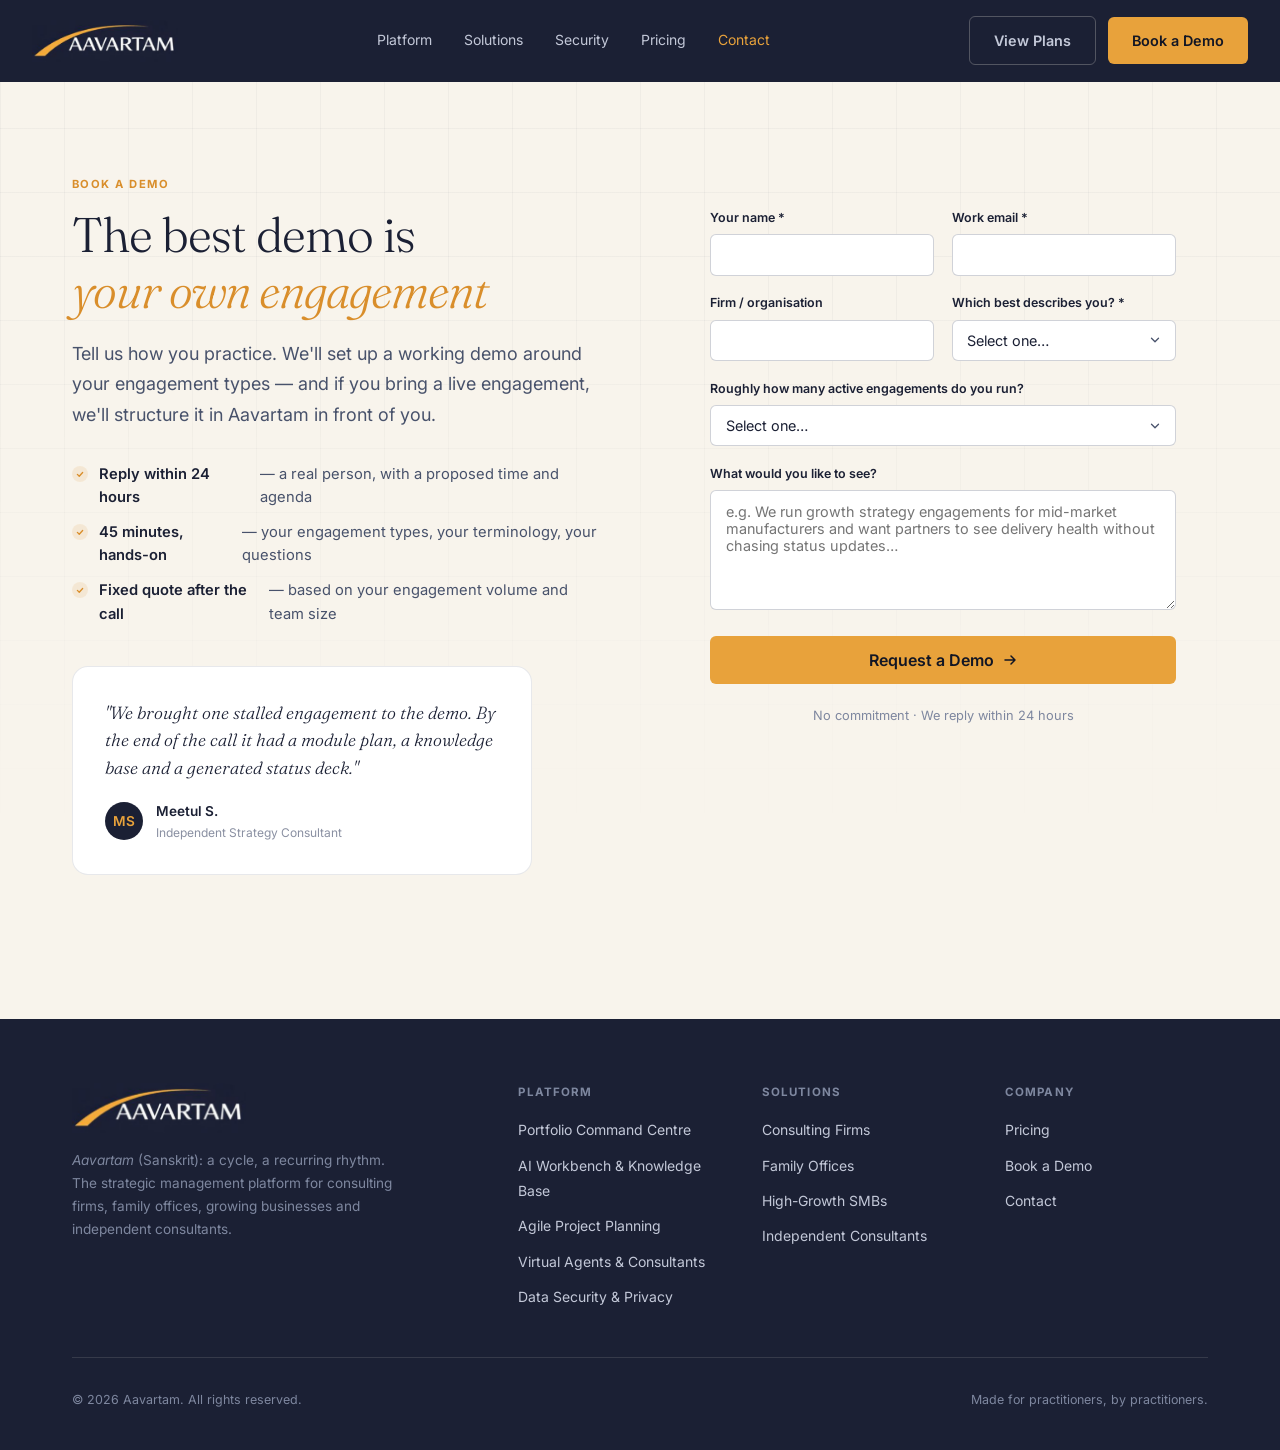
==== commit 413886bf: "Fix logo rendering and product screenshot artifacts - Use the actual Aavartam logo image in nav and " ====
--- a/contact.html
+++ b/contact.html
@@ -19,10 +19,7 @@
 <!-- NAVIGATION -->
 <nav class="nav" id="nav">
   <a href="index.html" class="nav-logo" aria-label="Aavartam home">
-    <svg class="logo-swoosh" viewBox="0 0 64 30" fill="none" aria-hidden="true">
-      <path d="M1.5 28.5 C 14 25, 30 8, 62.5 3.5 C 36 9.5, 14 19.5, 1.5 28.5 Z" fill="#E8A23B"/>
-    </svg>
-    <span class="logo-word">AAVARTAM</span>
+    <img src="assets/img/logo-navy.png" alt="AAVARTAM" class="logo-img" width="703" height="202">
   </a>
   <div class="nav-links">
     <a href="platform.html">Platform</a>
@@ -139,10 +136,7 @@
     <div class="footer-grid">
       <div class="footer-brand">
         <a href="index.html" class="nav-logo" aria-label="Aavartam home">
-    <svg class="logo-swoosh" viewBox="0 0 64 30" fill="none" aria-hidden="true">
-      <path d="M1.5 28.5 C 14 25, 30 8, 62.5 3.5 C 36 9.5, 14 19.5, 1.5 28.5 Z" fill="#E8A23B"/>
-    </svg>
-    <span class="logo-word">AAVARTAM</span>
+    <img src="assets/img/logo-navy.png" alt="AAVARTAM" class="logo-img" width="703" height="202">
   </a>
         <p><em>Aavartam</em> (Sanskrit): a cycle, a recurring rhythm. The strategic management platform for consulting firms, family offices, growing businesses and independent consultants.</p>
       </div>
--- a/assets/css/site.css
+++ b/assets/css/site.css
@@ -5,9 +5,9 @@
 ============================================================ */
 :root {
   /* Brand palette — from the Aavartam logo */
-  --navy:          #14203F;   /* logo background navy */
-  --navy-deep:     #0D1730;
-  --navy-soft:     #1E2C52;
+  --navy:          #1B2034;   /* logo background navy */
+  --navy-deep:     #121624;
+  --navy-soft:     #283050;
   --gold:          #E8A23B;   /* swoosh gold */
   --gold-deep:     #D98E2B;
   --gold-dim:      rgba(217,142,43,0.12);
@@ -22,7 +22,7 @@
   --border-bright: rgba(20,32,63,0.20);
 
   /* Text on light */
-  --text-primary:  #15203D;
+  --text-primary:  #1B2034;
   --text-secondary:#48526B;
   --text-muted:    #8A90A2;
 
@@ -173,9 +173,8 @@
   letter-spacing: 0.06em;
   color: var(--cream);
 }
-.nav-logo .logo-swoosh { width: 40px; height: 22px; flex-shrink: 0; }
-.nav-logo .logo-word { transform: translateY(1px); }
-.logo-on-light { color: var(--navy); }
+.nav-logo .logo-img { height: 42px; width: auto; display: block; }
+.footer-brand .logo-img { height: 50px; }
 
 /* ── Navigation ── */
 .nav {
@@ -320,7 +319,7 @@
   box-shadow: var(--shadow-card);
   background: var(--bg-surface);
 }
-.shot img { width: 100%; display: block; }
+.shot img { width: 100%; height: auto; display: block; }
 .shot-bar {
   display: flex;
   align-items: center;
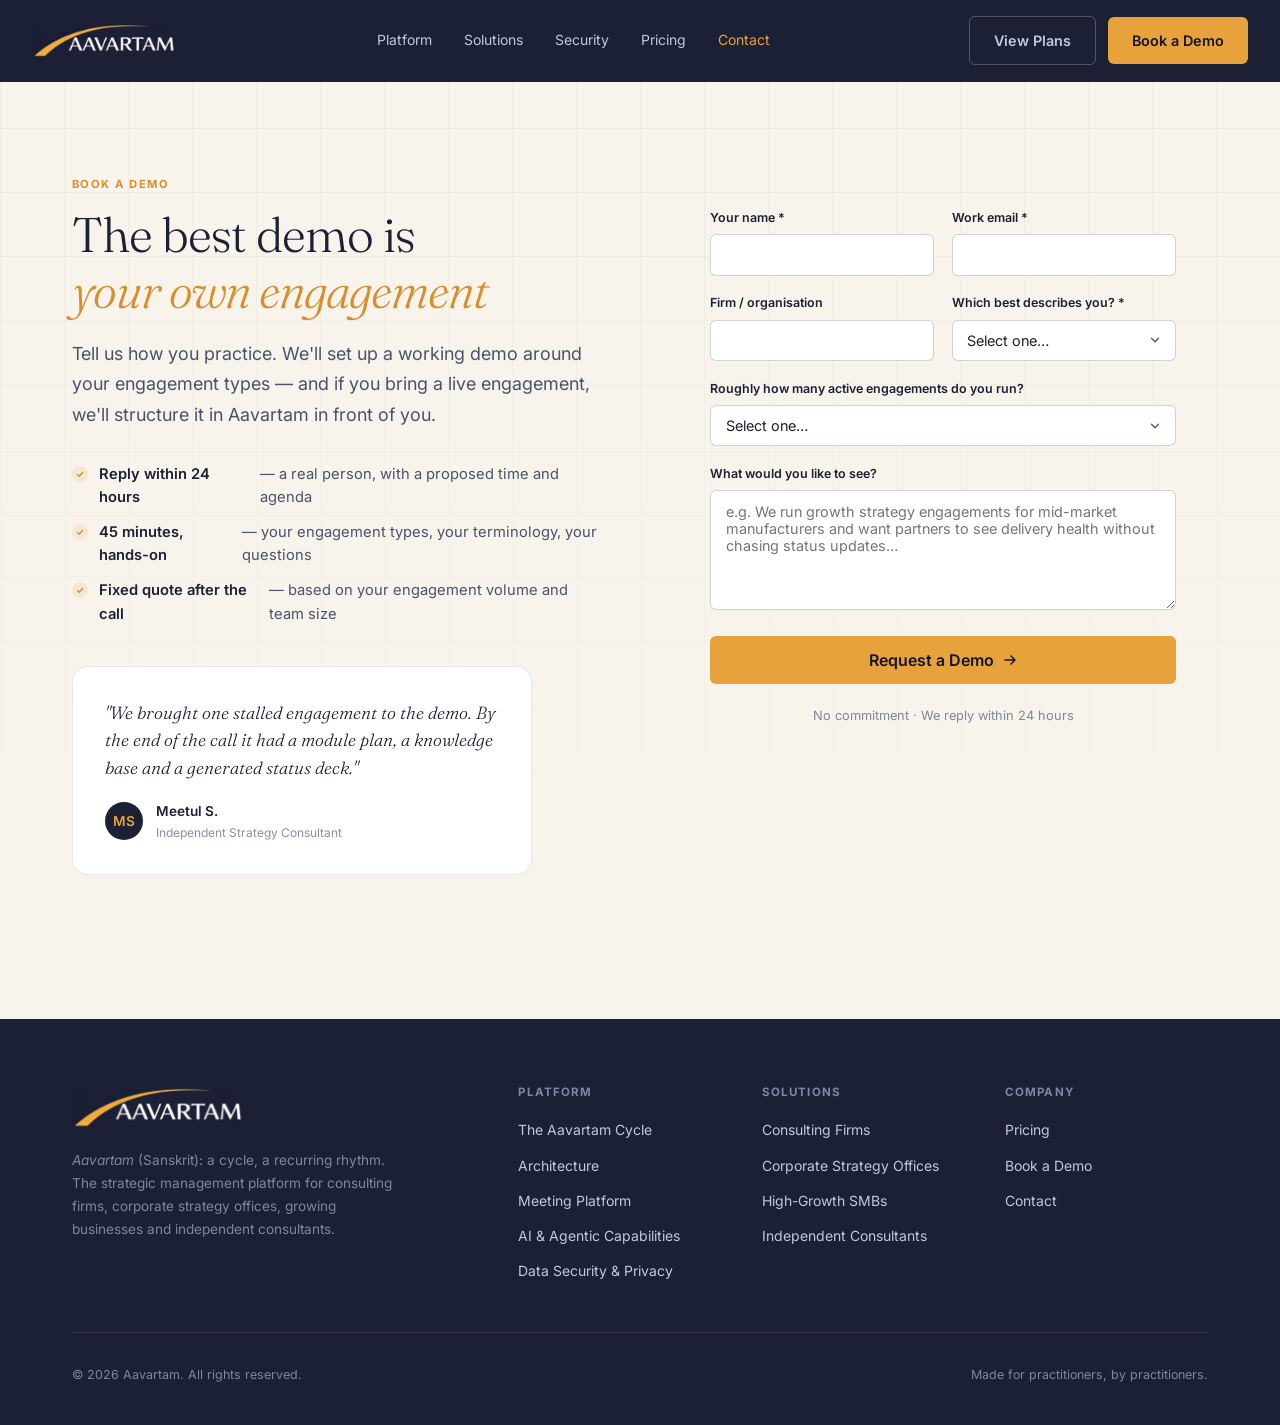
==== commit 7f727dec: "Architecture-led platform page, deeper problem narrative, SEO, tokens, pitch deck - Platform page re" ====
--- a/contact.html
+++ b/contact.html
@@ -7,7 +7,8 @@
   <meta property="og:title" content="Book a Demo — Aavartam">
   <meta property="og:description" content="Tell us how you practice and we'll set up a working demo with your engagement types. Reply within 24 hours.">
   <meta property="og:type" content="website">
-  <title>Book a Demo — Aavartam</title>
+  <title>Book a Demo — Aavartam Strategic Management Platform</title>
+  <link rel="canonical" href="https://aavartam-marketing.netlify.app/contact.html">
 
   <link rel="preconnect" href="https://fonts.googleapis.com">
   <link rel="preconnect" href="https://fonts.gstatic.com" crossorigin>
@@ -94,7 +95,7 @@
               <select id="f-segment" name="segment" required>
                 <option value="" disabled selected>Select one…</option>
                 <option>Consulting firm</option>
-                <option>Family office</option>
+                <option>Corporate strategy office</option>
                 <option>High-growth SMB</option>
                 <option>Independent consultant</option>
                 <option>Corporate strategy / PE team</option>
@@ -138,15 +139,15 @@
         <a href="index.html" class="nav-logo" aria-label="Aavartam home">
     <img src="assets/img/logo-navy.png" alt="AAVARTAM" class="logo-img" width="703" height="202">
   </a>
-        <p><em>Aavartam</em> (Sanskrit): a cycle, a recurring rhythm. The strategic management platform for consulting firms, family offices, growing businesses and independent consultants.</p>
+        <p><em>Aavartam</em> (Sanskrit): a cycle, a recurring rhythm. The strategic management platform for consulting firms, corporate strategy offices, growing businesses and independent consultants.</p>
       </div>
       <div class="footer-col">
         <h4>Platform</h4>
         <ul>
-          <li><a href="platform.html#portfolio">Portfolio Command Centre</a></li>
-          <li><a href="platform.html#workbench">AI Workbench &amp; Knowledge Base</a></li>
-          <li><a href="platform.html#planner">Agile Project Planning</a></li>
-          <li><a href="platform.html#virtual">Virtual Agents &amp; Consultants</a></li>
+          <li><a href="platform.html#cycle">The Aavartam Cycle</a></li>
+          <li><a href="platform.html#architecture">Architecture</a></li>
+          <li><a href="platform.html#meetings">Meeting Platform</a></li>
+          <li><a href="platform.html#capabilities">AI &amp; Agentic Capabilities</a></li>
           <li><a href="security.html">Data Security &amp; Privacy</a></li>
         </ul>
       </div>
@@ -154,7 +155,7 @@
         <h4>Solutions</h4>
         <ul>
           <li><a href="solutions.html#firms">Consulting Firms</a></li>
-          <li><a href="solutions.html#family-offices">Family Offices</a></li>
+          <li><a href="solutions.html#strategy-office">Corporate Strategy Offices</a></li>
           <li><a href="solutions.html#smb">High-Growth SMBs</a></li>
           <li><a href="solutions.html#independents">Independent Consultants</a></li>
         </ul>
--- a/assets/css/site.css
+++ b/assets/css/site.css
@@ -779,3 +779,121 @@
 .scroll-top:hover { background: var(--gold); border-color: var(--gold); }
 .scroll-top:hover svg { color: var(--navy-deep); }
 .scroll-top svg { width: 16px; height: 16px; color: var(--text-secondary); }
+
+/* ── Architecture stack diagram ── */
+.arch-stack { display: grid; gap: 0.9rem; }
+.arch-layer {
+  display: grid;
+  grid-template-columns: 190px 1fr;
+  gap: 1.5rem;
+  align-items: start;
+  background: var(--navy-soft);
+  border: 1px solid var(--border-navy);
+  border-left: 4px solid var(--gold);
+  border-radius: var(--radius-md);
+  padding: 1.4rem 1.6rem;
+}
+@media (max-width: 720px) { .arch-layer { grid-template-columns: 1fr; gap: 0.6rem; } }
+.arch-layer .al-num {
+  font-family: var(--font-display);
+  font-size: 0.72rem;
+  font-weight: 600;
+  letter-spacing: 0.12em;
+  text-transform: uppercase;
+  color: var(--gold);
+  margin-bottom: 0.25rem;
+}
+.arch-layer h3 { font-size: 1.05rem; font-weight: 600; color: var(--cream); }
+.arch-layer p { font-size: 0.86rem; color: var(--cream-soft); line-height: 1.6; margin-bottom: 0.8rem; }
+.arch-layer .tag-row { margin-top: 0; }
+
+/* ── Cycle (flywheel) diagram ── */
+.cycle-wrap {
+  position: relative;
+  max-width: 560px;
+  aspect-ratio: 1;
+  margin: 0 auto;
+}
+.cycle-wrap::before {
+  content: '';
+  position: absolute;
+  inset: 17%;
+  border: 2px dashed rgba(217,142,43,0.45);
+  border-radius: 50%;
+}
+.cycle-center {
+  position: absolute;
+  top: 50%; left: 50%;
+  transform: translate(-50%, -50%);
+  width: 31%;
+  aspect-ratio: 1;
+  background: var(--navy);
+  border-radius: 50%;
+  display: flex;
+  flex-direction: column;
+  align-items: center;
+  justify-content: center;
+  gap: 0.3rem;
+  text-align: center;
+  color: var(--cream);
+  box-shadow: var(--shadow-card);
+  padding: 1rem;
+}
+.cycle-center .cc-word { font-family: var(--font-display); font-size: clamp(0.8rem, 1.4vw, 1rem); letter-spacing: 0.08em; }
+.cycle-center .cc-sub { font-size: 0.58rem; letter-spacing: 0.12em; text-transform: uppercase; color: var(--gold); }
+.cycle-node {
+  position: absolute;
+  width: 38%;
+  background: var(--bg-card);
+  border: 1px solid var(--border-bright);
+  border-radius: var(--radius-md);
+  box-shadow: var(--shadow-card);
+  padding: 0.85rem 1rem;
+  text-align: center;
+}
+.cycle-node h4 { font-size: 0.88rem; font-weight: 700; color: var(--text-primary); }
+.cycle-node h4 span { color: var(--gold-deep); margin-right: 0.3rem; }
+.cycle-node p { font-size: 0.7rem; color: var(--text-secondary); line-height: 1.45; margin-top: 0.2rem; }
+.cycle-node.n1 { top: 0; left: 50%; transform: translateX(-50%); }
+.cycle-node.n2 { top: 50%; right: 0; transform: translateY(-50%); }
+.cycle-node.n3 { bottom: 0; left: 50%; transform: translateX(-50%); }
+.cycle-node.n4 { top: 50%; left: 0; transform: translateY(-50%); }
+@media (max-width: 560px) {
+  .cycle-wrap { aspect-ratio: auto; max-width: 380px; display: grid; gap: 0.8rem; }
+  .cycle-wrap::before, .cycle-center { display: none; }
+  .cycle-node { position: static; width: 100%; transform: none; }
+}
+
+/* ── Mini concept flow ── */
+.flow {
+  display: flex;
+  align-items: stretch;
+  gap: 0.4rem;
+  flex-wrap: wrap;
+}
+.flow-step {
+  flex: 1 1 0;
+  min-width: 110px;
+  background: var(--bg-card);
+  border: 1px solid var(--border);
+  border-radius: var(--radius-md);
+  padding: 0.8rem 0.9rem;
+  text-align: center;
+}
+.flow-step h5 { font-size: 0.78rem; font-weight: 700; color: var(--text-primary); }
+.flow-step p { font-size: 0.66rem; color: var(--text-muted); line-height: 1.4; margin-top: 0.15rem; }
+.flow-arrow { display: flex; align-items: center; color: var(--gold-deep); font-weight: 700; }
+.concept-panel {
+  background: var(--bg-elevated);
+  border: 1px solid var(--border);
+  border-radius: var(--radius-lg);
+  padding: 1.5rem;
+}
+.concept-panel .cp-title {
+  font-size: 0.68rem;
+  font-weight: 700;
+  letter-spacing: 0.12em;
+  text-transform: uppercase;
+  color: var(--text-muted);
+  margin-bottom: 1rem;
+}
